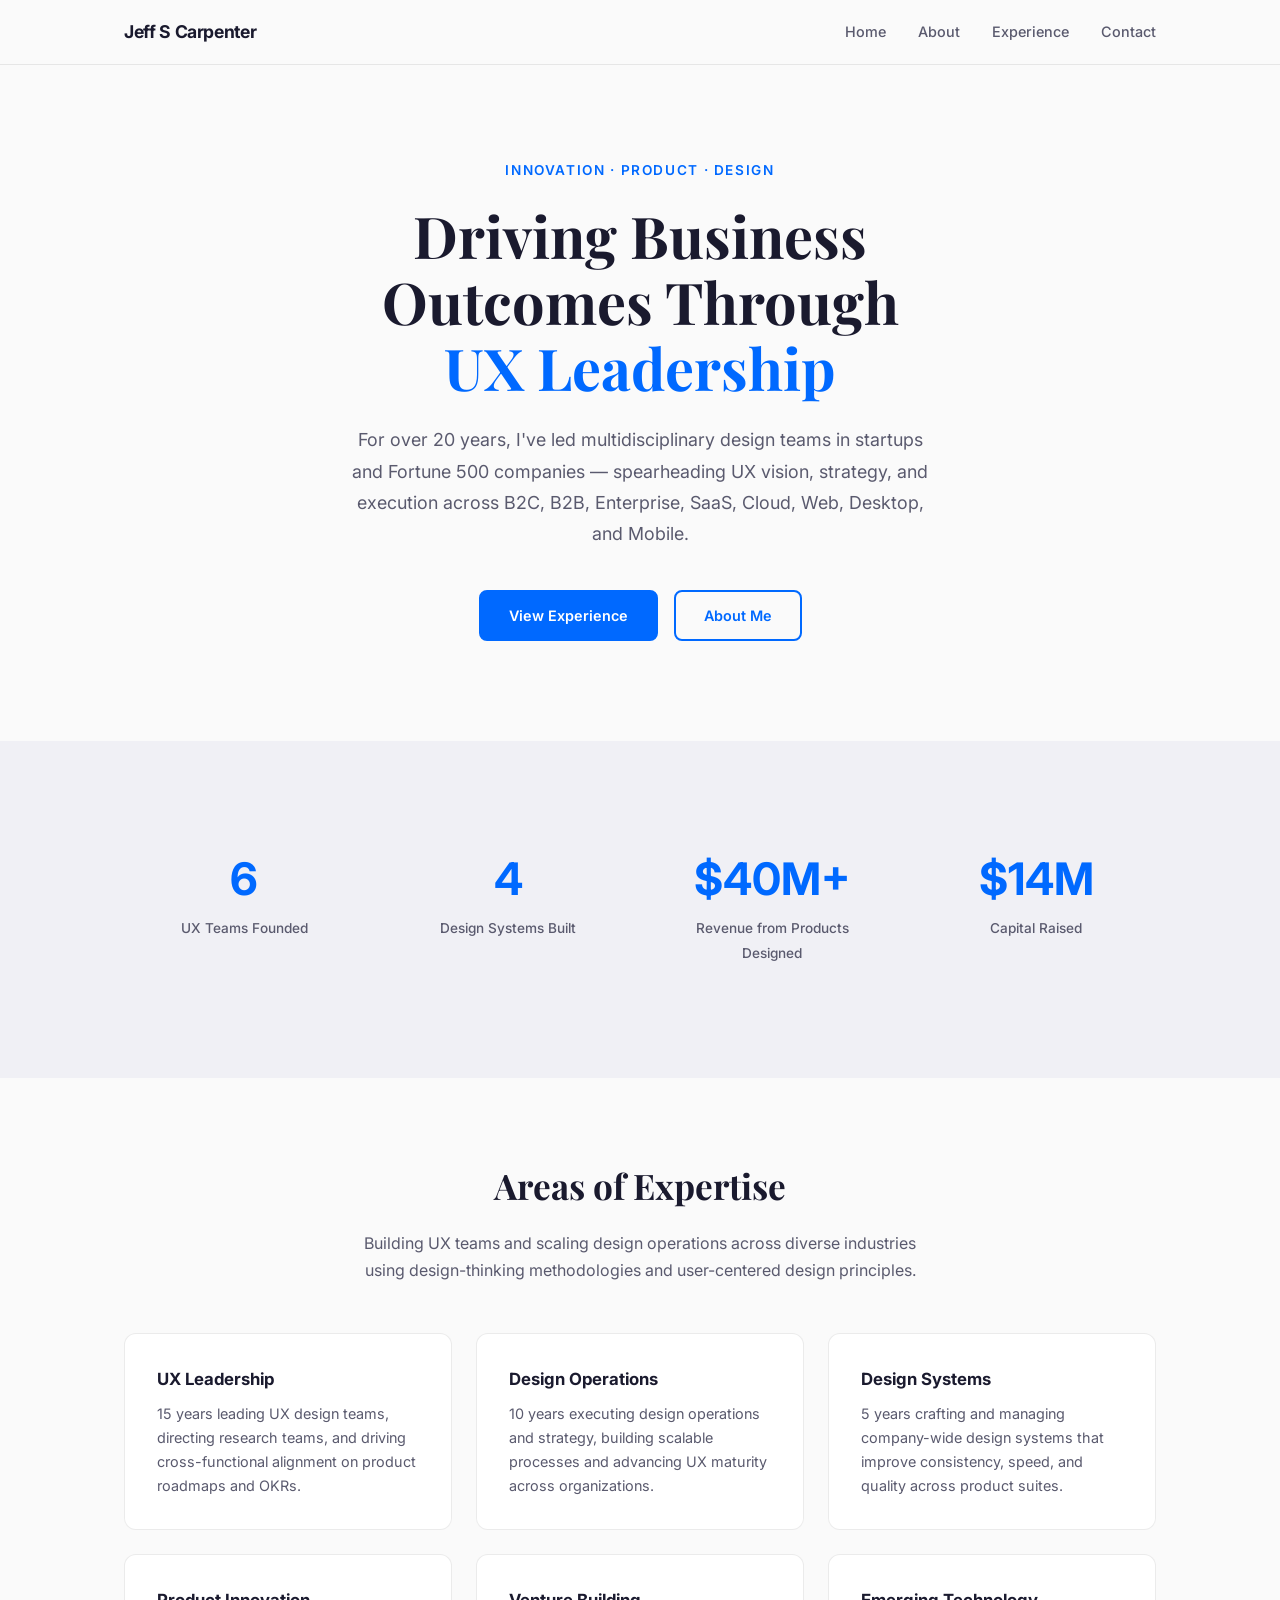
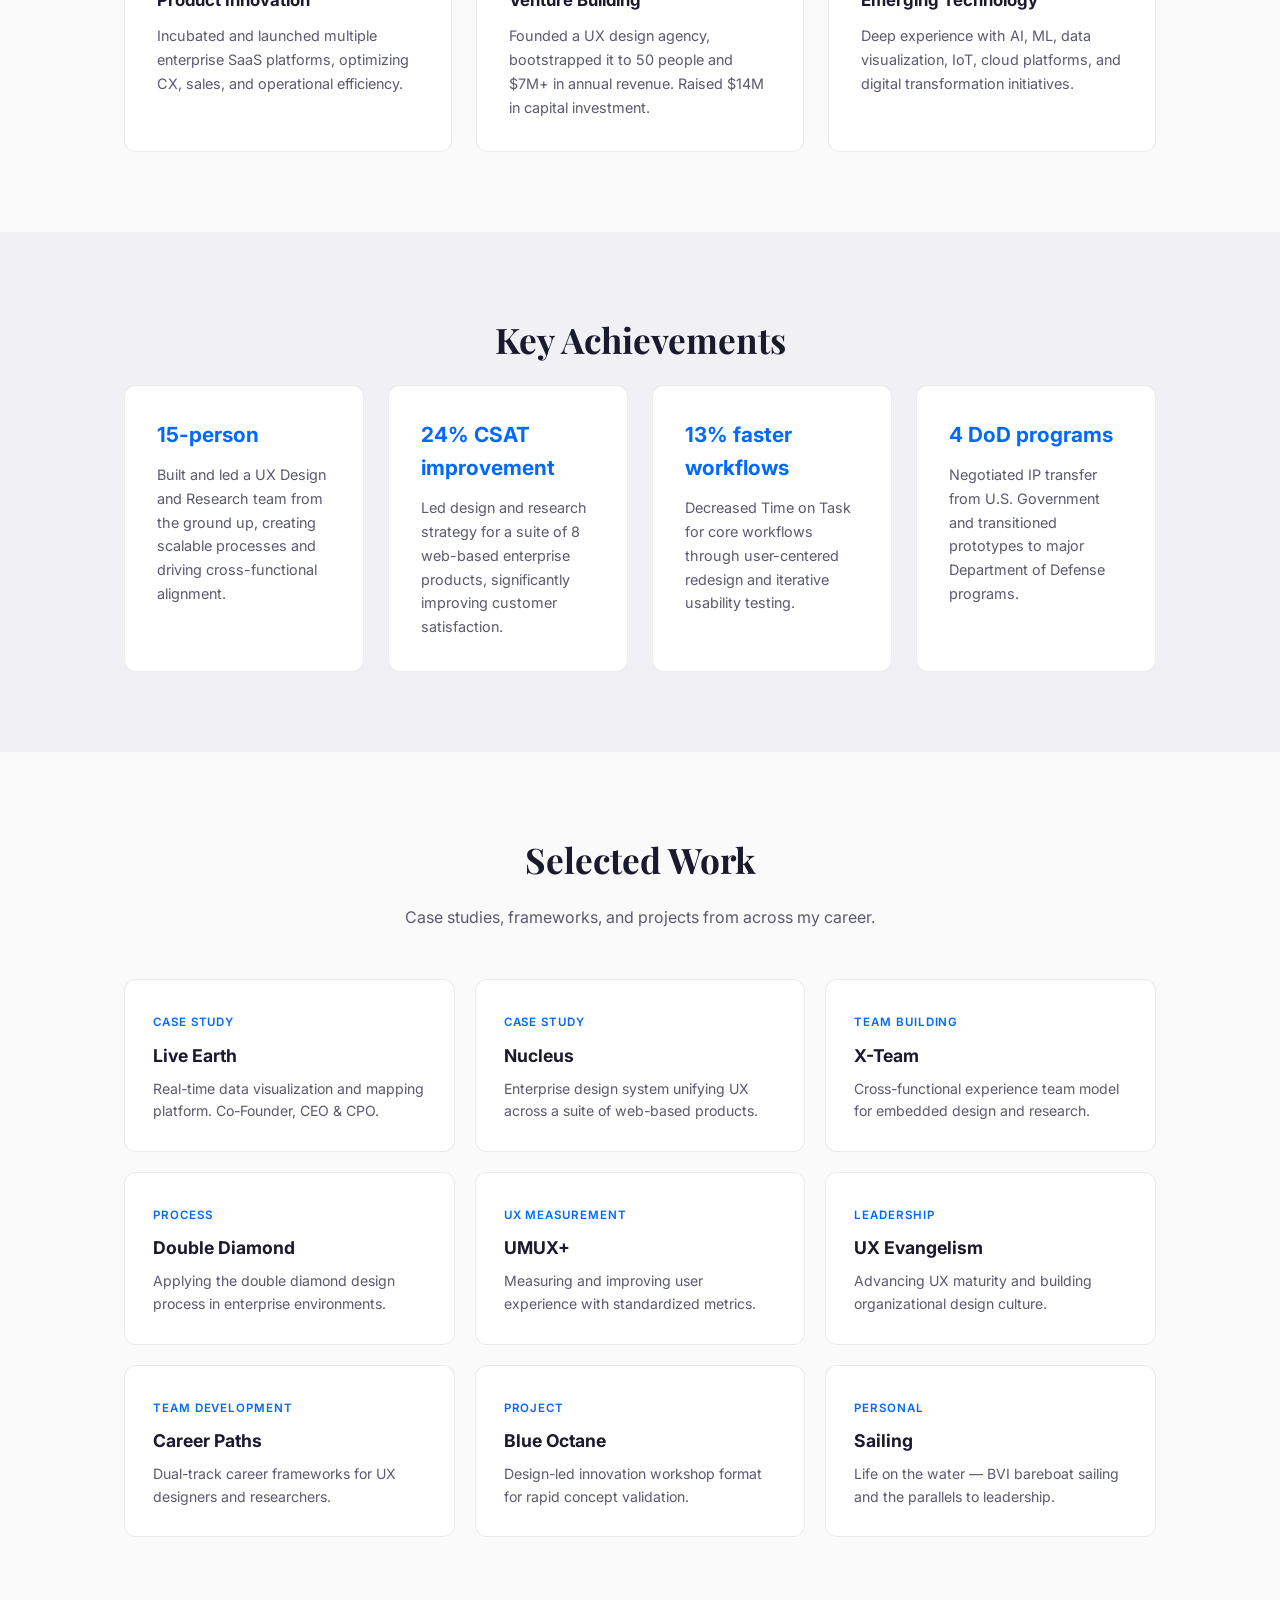
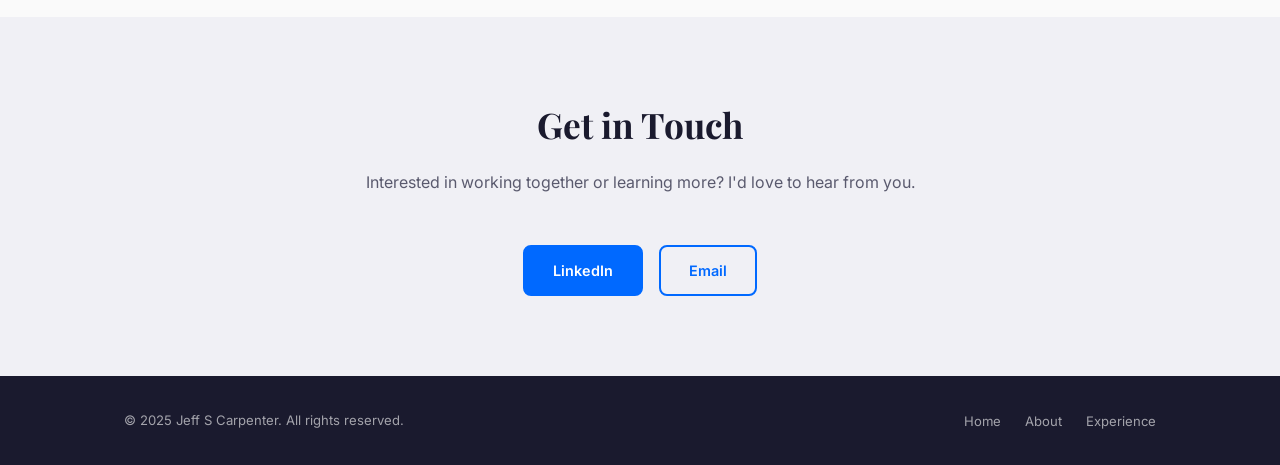
==== index.html @ 2473dd30 "Add personal portfolio site with all subpages Recreate jeffscarpenter.com as static GitHub Pages sit" ====
<!DOCTYPE html>
<html lang="en">
<head>
  <meta charset="UTF-8">
  <meta name="viewport" content="width=device-width, initial-scale=1.0">
  <title>Jeff S Carpenter — Innovation, Product & Design Leader</title>
  <meta name="description" content="Jeff S Carpenter is an Innovation, Product, and Design (UX) Leader with 20+ years driving business outcomes in Startups and Fortune 500 companies.">
  <link rel="icon" type="image/png" href="images/favicon.png">
  <link rel="preconnect" href="https://fonts.googleapis.com">
  <link rel="preconnect" href="https://fonts.gstatic.com" crossorigin>
  <link href="https://fonts.googleapis.com/css2?family=Inter:wght@400;500;600;700&family=Playfair+Display:wght@700&display=swap" rel="stylesheet">
  <link rel="stylesheet" href="css/style.css">
</head>
<body>

  <!-- Header -->
  <header class="site-header" id="header">
    <nav class="container nav">
      <a href="/" class="nav-logo">Jeff S Carpenter</a>
      <ul class="nav-links" id="navLinks">
        <li><a href="/">Home</a></li>
        <li><a href="/about.html">About</a></li>
        <li><a href="/experience.html">Experience</a></li>
        <li><a href="#contact">Contact</a></li>
      </ul>
      <button class="hamburger" id="hamburger" aria-label="Menu">
        <span></span><span></span><span></span>
      </button>
    </nav>
  </header>

  <!-- Hero -->
  <section class="hero">
    <div class="container">
      <p class="hero-label">Innovation &middot; Product &middot; Design</p>
      <h1>Driving Business Outcomes Through <span>UX&nbsp;Leadership</span></h1>
      <p class="hero-sub">For over 20 years, I've led multidisciplinary design teams in startups and Fortune 500 companies — spearheading UX vision, strategy, and execution across B2C, B2B, Enterprise, SaaS, Cloud, Web, Desktop, and Mobile.</p>
      <div class="hero-actions">
        <a href="/experience.html" class="btn">View Experience</a>
        <a href="/about.html" class="btn btn-outline">About Me</a>
      </div>
    </div>
  </section>

  <!-- Impact Numbers -->
  <section class="section section-alt">
    <div class="container">
      <div class="stats-grid">
        <div class="stat">
          <span class="stat-number">6</span>
          <span class="stat-label">UX Teams Founded</span>
        </div>
        <div class="stat">
          <span class="stat-number">4</span>
          <span class="stat-label">Design Systems Built</span>
        </div>
        <div class="stat">
          <span class="stat-number">$40M+</span>
          <span class="stat-label">Revenue from Products Designed</span>
        </div>
        <div class="stat">
          <span class="stat-number">$14M</span>
          <span class="stat-label">Capital Raised</span>
        </div>
      </div>
    </div>
  </section>

  <!-- Expertise -->
  <section class="section" id="expertise">
    <div class="container">
      <h2 class="section-title">Areas of Expertise</h2>
      <p class="section-subtitle">Building UX teams and scaling design operations across diverse industries using design-thinking methodologies and user-centered design principles.</p>
      <div class="expertise-grid">
        <div class="expertise-card">
          <h3>UX Leadership</h3>
          <p>15 years leading UX design teams, directing research teams, and driving cross-functional alignment on product roadmaps and OKRs.</p>
        </div>
        <div class="expertise-card">
          <h3>Design Operations</h3>
          <p>10 years executing design operations and strategy, building scalable processes and advancing UX maturity across organizations.</p>
        </div>
        <div class="expertise-card">
          <h3>Design Systems</h3>
          <p>5 years crafting and managing company-wide design systems that improve consistency, speed, and quality across product suites.</p>
        </div>
        <div class="expertise-card">
          <h3>Product Innovation</h3>
          <p>Incubated and launched multiple enterprise SaaS platforms, optimizing CX, sales, and operational efficiency.</p>
        </div>
        <div class="expertise-card">
          <h3>Venture Building</h3>
          <p>Founded a UX design agency, bootstrapped it to 50 people and $7M+ in annual revenue. Raised $14M in capital investment.</p>
        </div>
        <div class="expertise-card">
          <h3>Emerging Technology</h3>
          <p>Deep experience with AI, ML, data visualization, IoT, cloud platforms, and digital transformation initiatives.</p>
        </div>
      </div>
    </div>
  </section>

  <!-- Highlights -->
  <section class="section section-alt">
    <div class="container">
      <h2 class="section-title">Key Achievements</h2>
      <div class="highlights">
        <div class="highlight-card">
          <div class="highlight-metric">15-person</div>
          <p>Built and led a UX Design and Research team from the ground up, creating scalable processes and driving cross-functional alignment.</p>
        </div>
        <div class="highlight-card">
          <div class="highlight-metric">24% CSAT improvement</div>
          <p>Led design and research strategy for a suite of 8 web-based enterprise products, significantly improving customer satisfaction.</p>
        </div>
        <div class="highlight-card">
          <div class="highlight-metric">13% faster workflows</div>
          <p>Decreased Time on Task for core workflows through user-centered redesign and iterative usability testing.</p>
        </div>
        <div class="highlight-card">
          <div class="highlight-metric">4 DoD programs</div>
          <p>Negotiated IP transfer from U.S. Government and transitioned prototypes to major Department of Defense programs.</p>
        </div>
      </div>
    </div>
  </section>

  <!-- Work / Case Studies -->
  <section class="section" id="work">
    <div class="container">
      <h2 class="section-title">Selected Work</h2>
      <p class="section-subtitle">Case studies, frameworks, and projects from across my career.</p>
      <div class="work-grid">
        <a href="/liveearth.html" class="work-card">
          <span class="work-type">Case Study</span>
          <h3>Live Earth</h3>
          <p>Real-time data visualization and mapping platform. Co-Founder, CEO &amp; CPO.</p>
        </a>
        <a href="/nucleus.html" class="work-card">
          <span class="work-type">Case Study</span>
          <h3>Nucleus</h3>
          <p>Enterprise design system unifying UX across a suite of web-based products.</p>
        </a>
        <a href="/xteam.html" class="work-card">
          <span class="work-type">Team Building</span>
          <h3>X-Team</h3>
          <p>Cross-functional experience team model for embedded design and research.</p>
        </a>
        <a href="/doublediamond.html" class="work-card">
          <span class="work-type">Process</span>
          <h3>Double Diamond</h3>
          <p>Applying the double diamond design process in enterprise environments.</p>
        </a>
        <a href="/umux.html" class="work-card">
          <span class="work-type">UX Measurement</span>
          <h3>UMUX+</h3>
          <p>Measuring and improving user experience with standardized metrics.</p>
        </a>
        <a href="/evangalism.html" class="work-card">
          <span class="work-type">Leadership</span>
          <h3>UX Evangelism</h3>
          <p>Advancing UX maturity and building organizational design culture.</p>
        </a>
        <a href="/careerpaths.html" class="work-card">
          <span class="work-type">Team Development</span>
          <h3>Career Paths</h3>
          <p>Dual-track career frameworks for UX designers and researchers.</p>
        </a>
        <a href="/blueoctane2023w1.html" class="work-card">
          <span class="work-type">Project</span>
          <h3>Blue Octane</h3>
          <p>Design-led innovation workshop format for rapid concept validation.</p>
        </a>
        <a href="/sailing.html" class="work-card">
          <span class="work-type">Personal</span>
          <h3>Sailing</h3>
          <p>Life on the water — BVI bareboat sailing and the parallels to leadership.</p>
        </a>
      </div>
    </div>
  </section>

  <!-- Contact -->
  <section class="section section-alt" id="contact">
    <div class="container contact-section">
      <h2 class="section-title">Get in Touch</h2>
      <p class="section-subtitle">Interested in working together or learning more? I'd love to hear from you.</p>
      <div class="contact-links">
        <a href="https://www.linkedin.com/in/jeffscarpenter/" class="btn" target="_blank" rel="noopener">LinkedIn</a>
        <a href="mailto:jeff@jeffscarpenter.com" class="btn btn-outline">Email</a>
      </div>
    </div>
  </section>

  <!-- Footer -->
  <footer class="site-footer">
    <div class="container footer-inner">
      <p>&copy; 2025 Jeff S Carpenter. All rights reserved.</p>
      <ul class="footer-nav">
        <li><a href="/">Home</a></li>
        <li><a href="/about.html">About</a></li>
        <li><a href="/experience.html">Experience</a></li>
      </ul>
    </div>
  </footer>

  <script>
    const hamburger = document.getElementById('hamburger');
    const navLinks = document.getElementById('navLinks');
    hamburger.addEventListener('click', () => {
      hamburger.classList.toggle('active');
      navLinks.classList.toggle('open');
    });
    navLinks.querySelectorAll('a').forEach(link => {
      link.addEventListener('click', () => {
        hamburger.classList.remove('active');
        navLinks.classList.remove('open');
      });
    });
    window.addEventListener('scroll', () => {
      document.getElementById('header').classList.toggle('scrolled', window.scrollY > 10);
    });
  </script>
</body>
</html>
---- css/style.css ----
/* === Reset & Base === */
*, *::before, *::after { box-sizing: border-box; margin: 0; padding: 0; }

:root {
  --color-bg: #fafafa;
  --color-dark: #1a1a2e;
  --color-accent: #0069ff;
  --color-accent-hover: #0054cc;
  --color-white: #ffffff;
  --color-muted: #5a5a6e;
  --color-light: #f0f0f5;
  --color-border: rgba(0, 0, 0, 0.08);
  --font-primary: 'Inter', -apple-system, BlinkMacSystemFont, 'Segoe UI', sans-serif;
  --font-display: 'Playfair Display', Georgia, serif;
  --radius: 12px;
  --shadow-sm: 0 1px 3px rgba(0,0,0,0.06);
  --shadow-md: 0 4px 20px rgba(0,0,0,0.08);
  --shadow-lg: 0 8px 40px rgba(0,0,0,0.12);
}

html { scroll-behavior: smooth; }

body {
  font-family: var(--font-primary);
  background: var(--color-bg);
  color: var(--color-dark);
  line-height: 1.6;
  -webkit-font-smoothing: antialiased;
}

a { color: inherit; text-decoration: none; }
img { max-width: 100%; height: auto; display: block; }
ul { list-style: none; }

.container {
  max-width: 1080px;
  margin: 0 auto;
  padding: 0 24px;
}

/* === Header / Nav === */
.site-header {
  position: fixed;
  top: 0;
  left: 0;
  right: 0;
  z-index: 100;
  background: rgba(250, 250, 250, 0.92);
  backdrop-filter: blur(16px);
  -webkit-backdrop-filter: blur(16px);
  border-bottom: 1px solid var(--color-border);
  transition: box-shadow 0.3s;
}

.site-header.scrolled {
  box-shadow: var(--shadow-sm);
}

.nav {
  display: flex;
  align-items: center;
  justify-content: space-between;
  height: 64px;
}

.nav-logo {
  font-weight: 700;
  font-size: 1.1rem;
  color: var(--color-dark);
  letter-spacing: -0.02em;
}

.nav-links {
  display: flex;
  align-items: center;
  gap: 32px;
}

.nav-links a {
  font-size: 0.9rem;
  font-weight: 500;
  color: var(--color-muted);
  transition: color 0.2s;
}

.nav-links a:hover,
.nav-links a.active {
  color: var(--color-dark);
}

.hamburger {
  display: none;
  background: none;
  border: none;
  cursor: pointer;
  padding: 8px;
}

.hamburger span {
  display: block;
  width: 22px;
  height: 2px;
  background: var(--color-dark);
  margin: 5px 0;
  transition: all 0.3s;
}

.hamburger.active span:nth-child(1) { transform: rotate(45deg) translate(5px, 5px); }
.hamburger.active span:nth-child(2) { opacity: 0; }
.hamburger.active span:nth-child(3) { transform: rotate(-45deg) translate(5px, -5px); }

/* === Buttons === */
.btn {
  display: inline-block;
  padding: 12px 28px;
  background: var(--color-accent);
  color: var(--color-white);
  border: 2px solid var(--color-accent);
  border-radius: 8px;
  font-family: var(--font-primary);
  font-size: 0.9rem;
  font-weight: 600;
  cursor: pointer;
  transition: background 0.2s, transform 0.2s, color 0.2s;
  text-align: center;
}

.btn:hover {
  background: var(--color-accent-hover);
  border-color: var(--color-accent-hover);
  transform: translateY(-1px);
}

.btn-outline {
  background: transparent;
  color: var(--color-accent);
}

.btn-outline:hover {
  background: var(--color-accent);
  color: var(--color-white);
}

/* === Hero === */
.hero {
  padding: 160px 0 100px;
  text-align: center;
}

.hero-label {
  font-size: 0.85rem;
  font-weight: 600;
  text-transform: uppercase;
  letter-spacing: 0.12em;
  color: var(--color-accent);
  margin-bottom: 20px;
}

.hero h1 {
  font-family: var(--font-display);
  font-size: clamp(2.2rem, 5vw, 3.6rem);
  font-weight: 700;
  line-height: 1.15;
  margin-bottom: 24px;
  color: var(--color-dark);
  max-width: 720px;
  margin-left: auto;
  margin-right: auto;
}

.hero h1 span {
  color: var(--color-accent);
}

.hero-sub {
  font-size: clamp(1rem, 1.8vw, 1.12rem);
  color: var(--color-muted);
  max-width: 600px;
  margin: 0 auto 40px;
  line-height: 1.75;
}

.hero-actions {
  display: flex;
  gap: 16px;
  justify-content: center;
  flex-wrap: wrap;
}

/* === Page Hero (subpages) === */
.page-hero {
  padding: 140px 0 48px;
  text-align: center;
}

.page-hero h1 {
  font-family: var(--font-display);
  font-size: clamp(2rem, 4vw, 3rem);
  font-weight: 700;
  color: var(--color-dark);
}

/* === Section Shared === */
.section {
  padding: 80px 0;
}

.section-alt {
  background: var(--color-light);
}

.section-title {
  font-family: var(--font-display);
  font-size: clamp(1.6rem, 3vw, 2.2rem);
  font-weight: 700;
  text-align: center;
  margin-bottom: 16px;
  color: var(--color-dark);
}

.section-subtitle {
  text-align: center;
  color: var(--color-muted);
  font-size: 1rem;
  max-width: 580px;
  margin: 0 auto 48px;
  line-height: 1.7;
}

/* === Stats Grid === */
.stats-grid {
  display: grid;
  grid-template-columns: repeat(4, 1fr);
  gap: 24px;
  text-align: center;
}

.stat {
  padding: 32px 16px;
}

.stat-number {
  display: block;
  font-size: clamp(2rem, 4vw, 2.8rem);
  font-weight: 700;
  color: var(--color-accent);
  line-height: 1.2;
  margin-bottom: 8px;
}

.stat-label {
  font-size: 0.85rem;
  color: var(--color-muted);
  font-weight: 500;
}

/* === Expertise Grid === */
.expertise-grid {
  display: grid;
  grid-template-columns: repeat(auto-fit, minmax(300px, 1fr));
  gap: 24px;
}

.expertise-card {
  background: var(--color-white);
  border: 1px solid var(--color-border);
  border-radius: var(--radius);
  padding: 32px;
  transition: transform 0.3s, box-shadow 0.3s;
}

.expertise-card:hover {
  transform: translateY(-3px);
  box-shadow: var(--shadow-md);
}

.expertise-card h3 {
  font-size: 1.05rem;
  font-weight: 700;
  margin-bottom: 10px;
  color: var(--color-dark);
}

.expertise-card p {
  font-size: 0.9rem;
  color: var(--color-muted);
  line-height: 1.65;
}

/* === Highlights === */
.highlights {
  display: grid;
  grid-template-columns: repeat(auto-fit, minmax(240px, 1fr));
  gap: 24px;
}

.highlight-card {
  background: var(--color-white);
  border-radius: var(--radius);
  padding: 32px;
  border: 1px solid var(--color-border);
}

.highlight-metric {
  font-size: 1.3rem;
  font-weight: 700;
  color: var(--color-accent);
  margin-bottom: 12px;
}

.highlight-card p {
  font-size: 0.9rem;
  color: var(--color-muted);
  line-height: 1.65;
}

/* === Contact Section === */
.contact-section {
  text-align: center;
}

.contact-links {
  display: flex;
  gap: 16px;
  justify-content: center;
  flex-wrap: wrap;
}

/* === About Page === */
.about-content {
  max-width: 720px;
  margin: 0 auto;
}

.about-intro {
  margin-bottom: 48px;
}

.about-intro .lead {
  font-size: 1.15rem;
  color: var(--color-dark);
  line-height: 1.75;
  margin-bottom: 16px;
  font-weight: 500;
}

.about-intro p {
  font-size: 1rem;
  color: var(--color-muted);
  line-height: 1.75;
  margin-bottom: 12px;
}

.about-block {
  margin-bottom: 40px;
}

.about-block h2 {
  font-family: var(--font-display);
  font-size: 1.4rem;
  font-weight: 700;
  margin-bottom: 16px;
  color: var(--color-dark);
}

.about-block p {
  font-size: 0.95rem;
  color: var(--color-muted);
  line-height: 1.75;
}

.experience-list {
  list-style: none;
  padding: 0;
}

.experience-list li {
  padding: 12px 0;
  border-bottom: 1px solid var(--color-border);
  font-size: 0.95rem;
  color: var(--color-muted);
}

.experience-list li:last-child {
  border-bottom: none;
}

.experience-list strong {
  color: var(--color-accent);
  font-weight: 700;
}

/* === Tags === */
.tags {
  display: flex;
  flex-wrap: wrap;
  gap: 10px;
}

.tag {
  display: inline-block;
  padding: 8px 16px;
  background: var(--color-light);
  border-radius: 100px;
  font-size: 0.82rem;
  font-weight: 500;
  color: var(--color-muted);
  border: 1px solid var(--color-border);
}

/* === Timeline === */
.timeline {
  position: relative;
  max-width: 720px;
  margin: 0 auto;
  padding-left: 40px;
}

.timeline::before {
  content: '';
  position: absolute;
  left: 8px;
  top: 8px;
  bottom: 8px;
  width: 2px;
  background: var(--color-border);
}

.timeline-item {
  position: relative;
  margin-bottom: 48px;
}

.timeline-item:last-child {
  margin-bottom: 0;
}

.timeline-marker {
  position: absolute;
  left: -40px;
  top: 6px;
  width: 18px;
  height: 18px;
  border-radius: 50%;
  background: var(--color-accent);
  border: 3px solid var(--color-bg);
  box-shadow: 0 0 0 2px var(--color-accent);
}

.timeline-content h3 {
  font-size: 1.15rem;
  font-weight: 700;
  margin-bottom: 4px;
  color: var(--color-dark);
}

.timeline-meta {
  font-size: 0.85rem;
  color: var(--color-accent);
  font-weight: 500;
  margin-bottom: 14px;
}

.timeline-content ul {
  list-style: disc;
  padding-left: 20px;
}

.timeline-content li {
  font-size: 0.9rem;
  color: var(--color-muted);
  line-height: 1.65;
  margin-bottom: 6px;
}

/* === Work Grid === */
.work-grid {
  display: grid;
  grid-template-columns: repeat(auto-fit, minmax(280px, 1fr));
  gap: 20px;
}

.work-card {
  display: block;
  background: var(--color-white);
  border: 1px solid var(--color-border);
  border-radius: var(--radius);
  padding: 28px;
  transition: transform 0.3s, box-shadow 0.3s, border-color 0.3s;
}

.work-card:hover {
  transform: translateY(-3px);
  box-shadow: var(--shadow-md);
  border-color: var(--color-accent);
}

.work-type {
  display: inline-block;
  font-size: 0.72rem;
  font-weight: 600;
  text-transform: uppercase;
  letter-spacing: 0.08em;
  color: var(--color-accent);
  margin-bottom: 10px;
}

.work-card h3 {
  font-size: 1.1rem;
  font-weight: 700;
  margin-bottom: 8px;
  color: var(--color-dark);
}

.work-card p {
  font-size: 0.88rem;
  color: var(--color-muted);
  line-height: 1.6;
}

/* === Case Study Pages === */
.case-study {
  max-width: 760px;
  margin: 0 auto;
}

.case-meta {
  display: grid;
  grid-template-columns: repeat(auto-fit, minmax(180px, 1fr));
  gap: 24px;
  padding: 28px 0;
  border-bottom: 1px solid var(--color-border);
  margin-bottom: 48px;
}

.case-meta-item h4 {
  font-size: 0.75rem;
  font-weight: 600;
  text-transform: uppercase;
  letter-spacing: 0.08em;
  color: var(--color-accent);
  margin-bottom: 6px;
}

.case-meta-item p {
  font-size: 0.9rem;
  color: var(--color-dark);
  font-weight: 500;
}

.case-body h2 {
  font-family: var(--font-display);
  font-size: 1.4rem;
  font-weight: 700;
  margin: 40px 0 16px;
  color: var(--color-dark);
}

.case-body h2:first-child {
  margin-top: 0;
}

.case-body p {
  font-size: 0.95rem;
  color: var(--color-muted);
  line-height: 1.75;
  margin-bottom: 12px;
}

.case-body ul {
  list-style: none;
  padding: 0;
  margin-bottom: 16px;
}

.case-body li {
  font-size: 0.93rem;
  color: var(--color-muted);
  line-height: 1.7;
  padding: 8px 0;
  padding-left: 20px;
  position: relative;
}

.case-body li::before {
  content: '';
  position: absolute;
  left: 0;
  top: 16px;
  width: 6px;
  height: 6px;
  border-radius: 50%;
  background: var(--color-accent);
}

.case-body strong {
  color: var(--color-dark);
  font-weight: 600;
}

/* === Case Impact === */
.case-impact {
  display: grid;
  grid-template-columns: repeat(auto-fit, minmax(160px, 1fr));
  gap: 24px;
  margin: 24px 0;
}

.impact-item {
  text-align: center;
  padding: 24px 16px;
  background: var(--color-light);
  border-radius: var(--radius);
}

.impact-number {
  display: block;
  font-size: 1.6rem;
  font-weight: 700;
  color: var(--color-accent);
  margin-bottom: 6px;
}

.impact-label {
  font-size: 0.8rem;
  color: var(--color-muted);
}

/* === Why Grid (reused on case studies) === */
.why-grid {
  display: grid;
  grid-template-columns: repeat(auto-fit, minmax(220px, 1fr));
  gap: 20px;
}

.why-card {
  padding: 24px;
  border-radius: var(--radius);
  background: var(--color-light);
  border: 1px solid var(--color-border);
}

.why-card h3 {
  font-size: 1rem;
  font-weight: 700;
  margin-bottom: 8px;
  color: var(--color-accent);
}

.why-card p {
  font-size: 0.88rem;
  color: var(--color-muted);
  line-height: 1.65;
}

/* === Diamond Phases === */
.diamond-grid {
  display: grid;
  grid-template-columns: repeat(auto-fit, minmax(240px, 1fr));
  gap: 24px;
  margin-top: 24px;
}

.diamond-phase {
  padding: 28px;
  background: var(--color-white);
  border: 1px solid var(--color-border);
  border-radius: var(--radius);
}

.phase-number {
  font-size: 2rem;
  font-weight: 700;
  color: var(--color-accent);
  opacity: 0.3;
  margin-bottom: 8px;
  line-height: 1;
}

.diamond-phase h3 {
  font-size: 1.05rem;
  font-weight: 700;
  margin-bottom: 8px;
  color: var(--color-dark);
}

.diamond-phase p {
  font-size: 0.88rem;
  color: var(--color-muted);
  line-height: 1.65;
}

/* === Career Tracks === */
.career-tracks {
  display: grid;
  grid-template-columns: repeat(auto-fit, minmax(280px, 1fr));
  gap: 24px;
  margin: 24px 0;
}

.career-track {
  padding: 28px;
  background: var(--color-light);
  border-radius: var(--radius);
  border: 1px solid var(--color-border);
}

.career-track h3 {
  font-size: 1.05rem;
  font-weight: 700;
  color: var(--color-accent);
  margin-bottom: 8px;
}

.career-track > p {
  font-size: 0.88rem;
  color: var(--color-muted);
  margin-bottom: 16px;
}

.career-track ul {
  list-style: none;
  padding: 0;
  counter-reset: level;
}

.career-track li {
  font-size: 0.88rem;
  color: var(--color-muted);
  padding: 8px 0;
  padding-left: 24px;
  position: relative;
  border-bottom: 1px solid var(--color-border);
}

.career-track li:last-child {
  border-bottom: none;
}

.career-track li::before {
  counter-increment: level;
  content: counter(level);
  position: absolute;
  left: 0;
  font-size: 0.75rem;
  font-weight: 700;
  color: var(--color-accent);
  opacity: 0.5;
}

/* === Footer === */
.site-footer {
  background: var(--color-dark);
  color: rgba(255, 255, 255, 0.6);
  padding: 32px 0;
}

.footer-inner {
  display: flex;
  justify-content: space-between;
  align-items: center;
  flex-wrap: wrap;
  gap: 16px;
}

.footer-inner p {
  font-size: 0.82rem;
}

.footer-nav {
  display: flex;
  gap: 24px;
}

.footer-nav a {
  font-size: 0.82rem;
  color: rgba(255, 255, 255, 0.6);
  transition: color 0.2s;
}

.footer-nav a:hover {
  color: var(--color-white);
}

/* === Mobile === */
@media (max-width: 768px) {
  .nav-links {
    position: fixed;
    top: 64px;
    left: 0;
    right: 0;
    background: var(--color-bg);
    flex-direction: column;
    padding: 24px;
    gap: 20px;
    transform: translateY(-120%);
    transition: transform 0.3s;
    box-shadow: var(--shadow-md);
    z-index: 99;
  }

  .nav-links.open {
    transform: translateY(0);
  }

  .hamburger {
    display: block;
  }

  .hero {
    padding: 120px 0 64px;
  }

  .page-hero {
    padding: 110px 0 32px;
  }

  .section {
    padding: 56px 0;
  }

  .stats-grid {
    grid-template-columns: repeat(2, 1fr);
    gap: 16px;
  }

  .stat {
    padding: 24px 12px;
  }

  .expertise-grid {
    grid-template-columns: 1fr;
  }

  .highlights {
    grid-template-columns: 1fr;
  }

  .work-grid {
    grid-template-columns: 1fr;
  }

  .case-meta {
    grid-template-columns: 1fr;
  }

  .diamond-grid {
    grid-template-columns: 1fr;
  }

  .career-tracks {
    grid-template-columns: 1fr;
  }

  .footer-inner {
    flex-direction: column;
    text-align: center;
  }

  .timeline {
    padding-left: 32px;
  }

  .timeline-marker {
    left: -32px;
    width: 14px;
    height: 14px;
  }

  .timeline::before {
    left: 6px;
  }
}

@media (max-width: 480px) {
  .stats-grid {
    grid-template-columns: 1fr;
  }

  .hero h1 {
    font-size: 1.8rem;
  }

  .hero-actions {
    flex-direction: column;
    align-items: center;
  }

  .btn {
    width: 100%;
    max-width: 280px;
  }
}
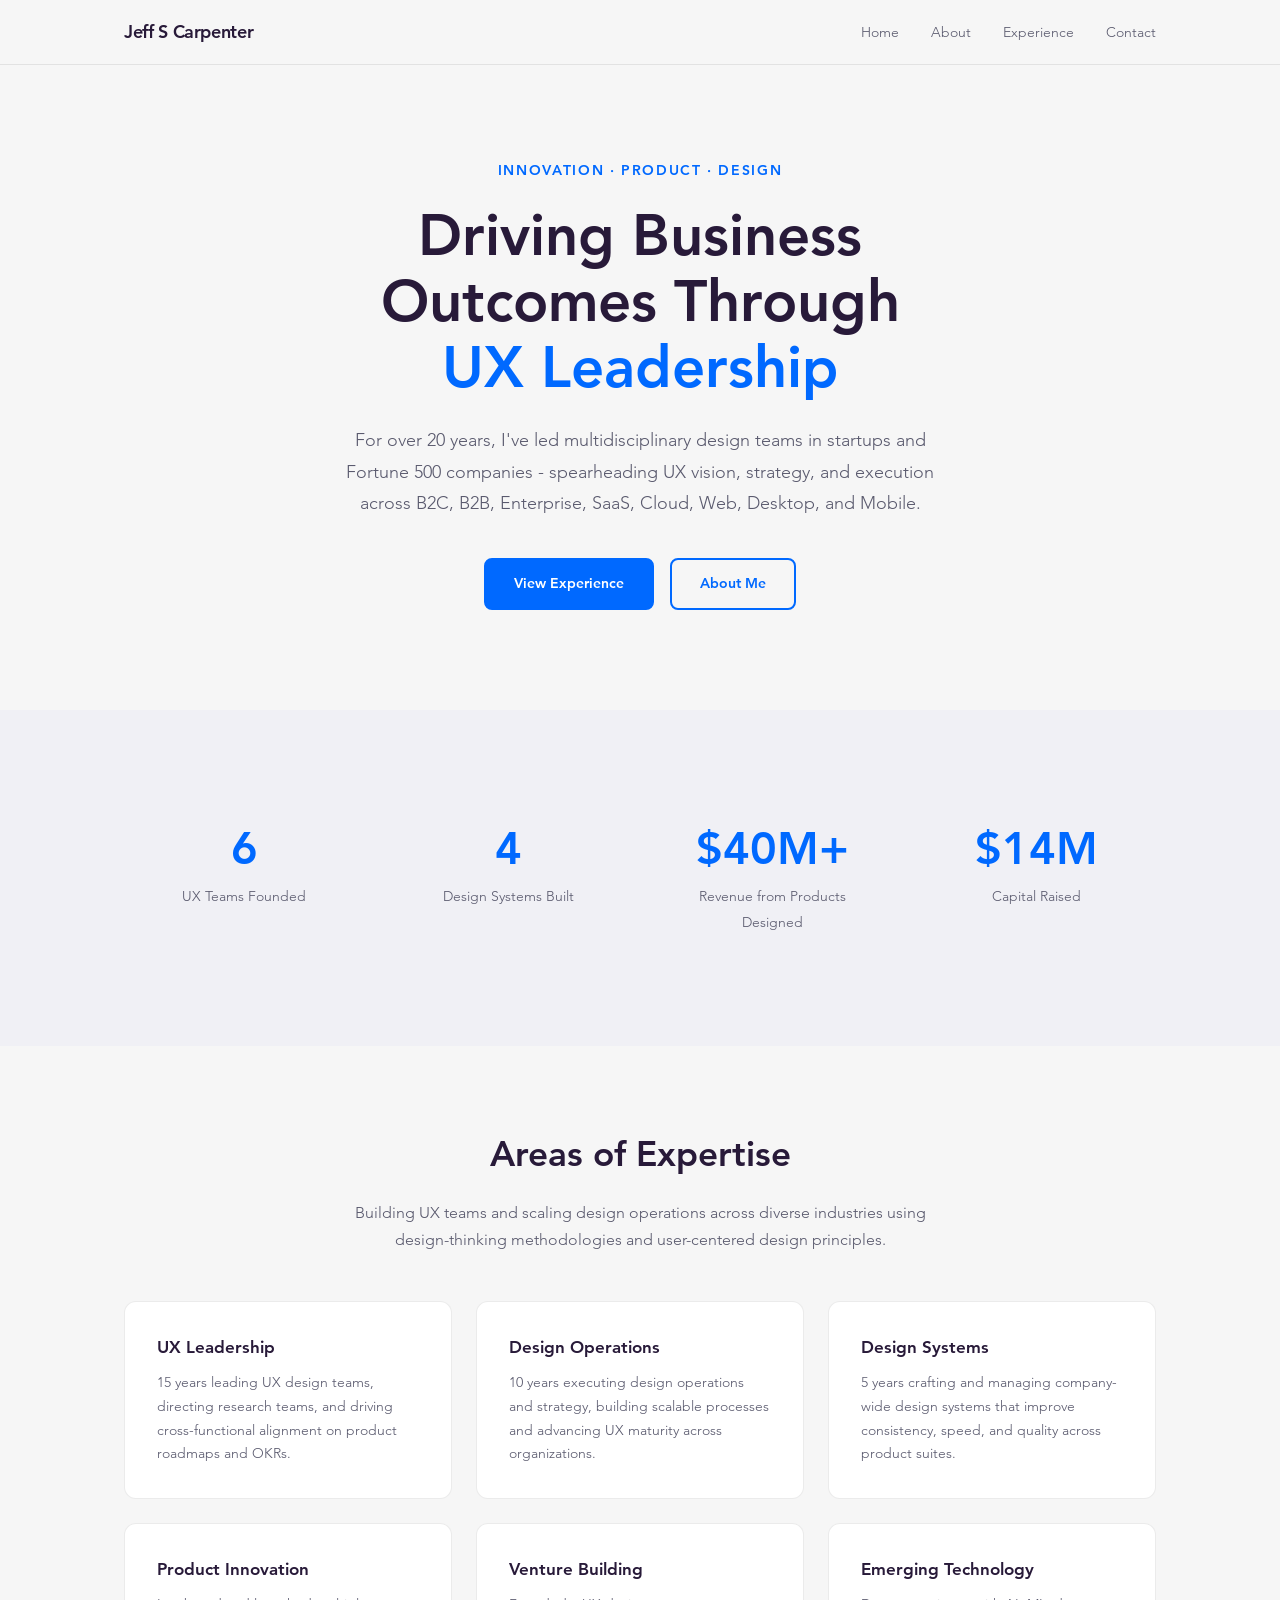
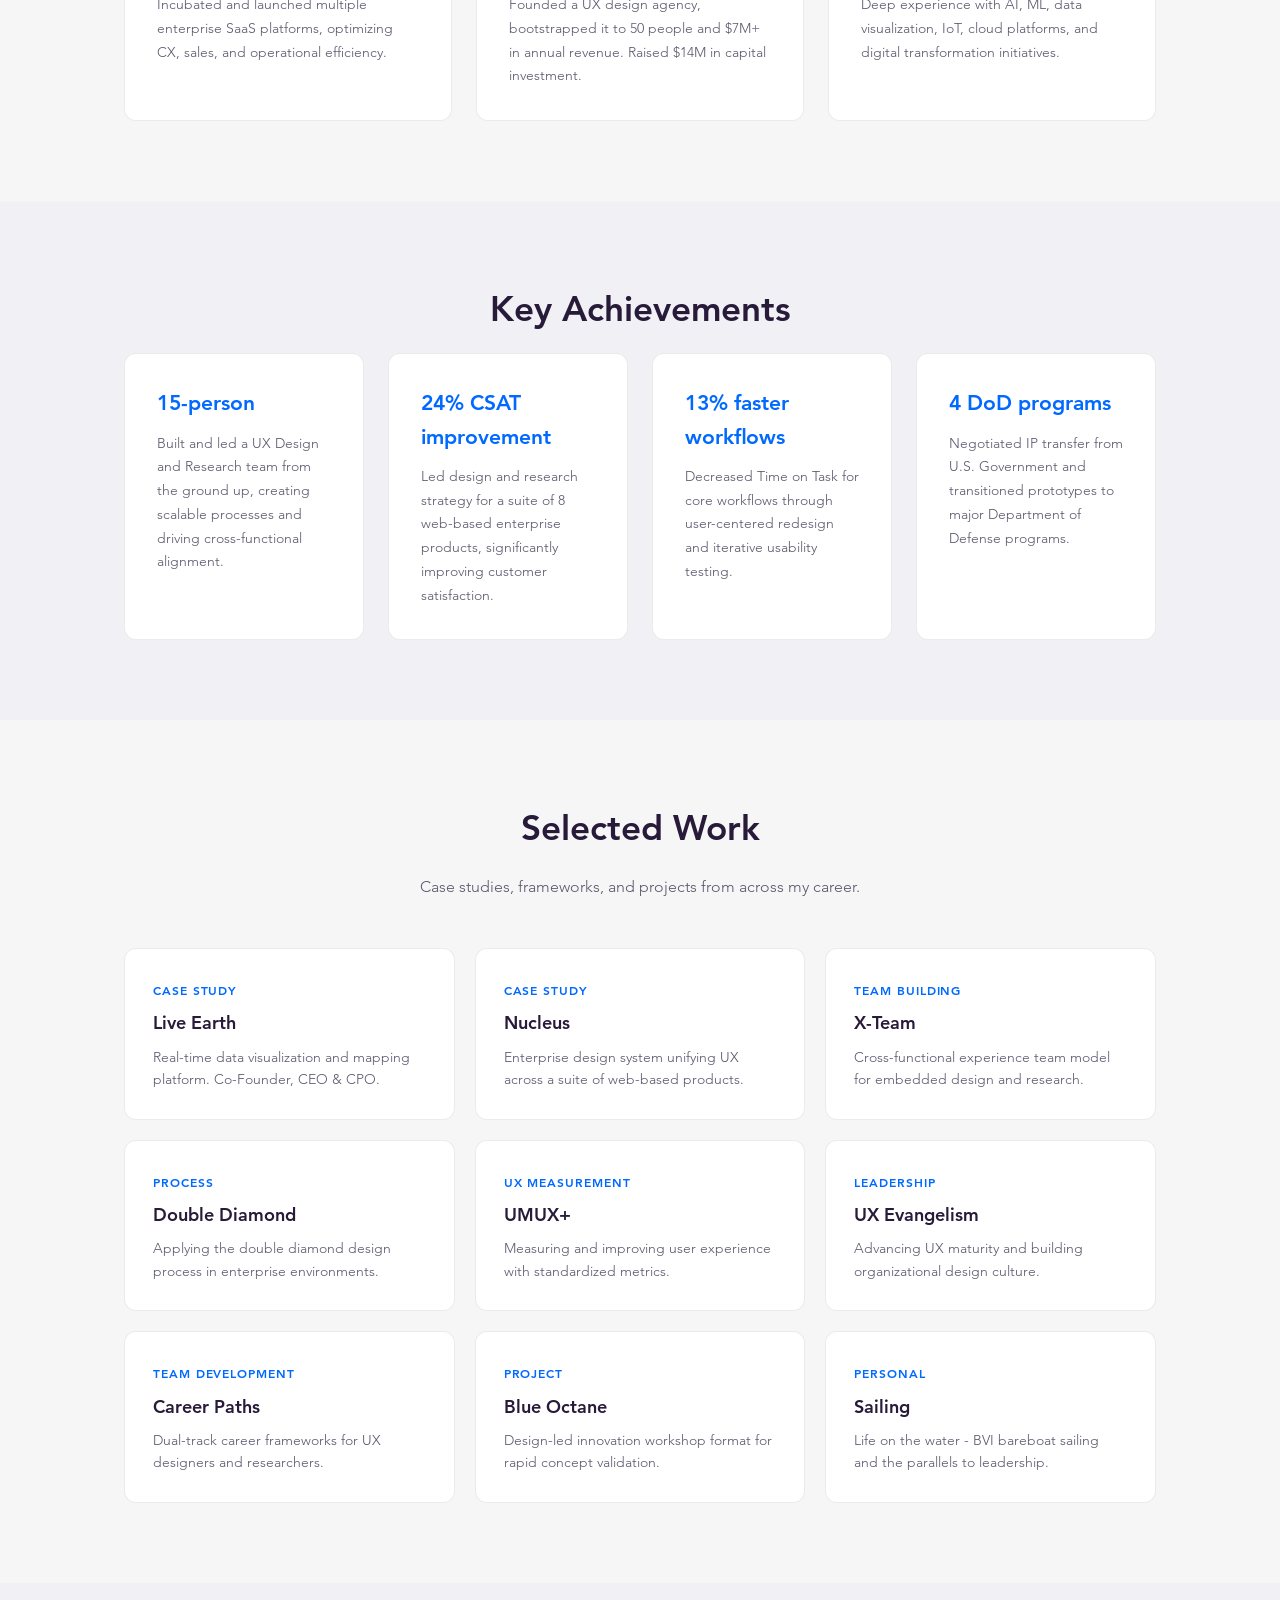
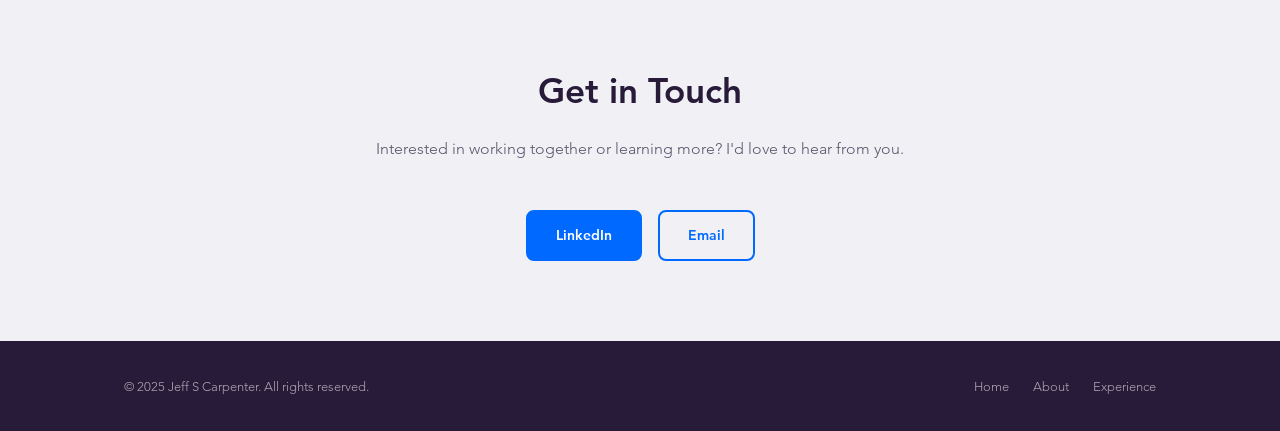
==== commit fd3b70e9: "Fix links, fonts, images, and emdashes - Fix all internal links to use relative paths (fixes 404s on" ====
--- a/index.html
+++ b/index.html
@@ -3,12 +3,9 @@
 <head>
   <meta charset="UTF-8">
   <meta name="viewport" content="width=device-width, initial-scale=1.0">
-  <title>Jeff S Carpenter — Innovation, Product & Design Leader</title>
+  <title>Jeff S Carpenter - Innovation, Product & Design Leader</title>
   <meta name="description" content="Jeff S Carpenter is an Innovation, Product, and Design (UX) Leader with 20+ years driving business outcomes in Startups and Fortune 500 companies.">
   <link rel="icon" type="image/png" href="images/favicon.png">
-  <link rel="preconnect" href="https://fonts.googleapis.com">
-  <link rel="preconnect" href="https://fonts.gstatic.com" crossorigin>
-  <link href="https://fonts.googleapis.com/css2?family=Inter:wght@400;500;600;700&family=Playfair+Display:wght@700&display=swap" rel="stylesheet">
   <link rel="stylesheet" href="css/style.css">
 </head>
 <body>
@@ -16,12 +13,12 @@
   <!-- Header -->
   <header class="site-header" id="header">
     <nav class="container nav">
-      <a href="/" class="nav-logo">Jeff S Carpenter</a>
+      <a href="index.html" class="nav-logo">Jeff S Carpenter</a>
       <ul class="nav-links" id="navLinks">
-        <li><a href="/">Home</a></li>
-        <li><a href="/about.html">About</a></li>
-        <li><a href="/experience.html">Experience</a></li>
-        <li><a href="#contact">Contact</a></li>
+        <li><a href="index.html">Home</a></li>
+        <li><a href="about.html">About</a></li>
+        <li><a href="experience.html">Experience</a></li>
+        <li><a href="index.html#contact">Contact</a></li>
       </ul>
       <button class="hamburger" id="hamburger" aria-label="Menu">
         <span></span><span></span><span></span>
@@ -34,10 +31,10 @@
     <div class="container">
       <p class="hero-label">Innovation &middot; Product &middot; Design</p>
       <h1>Driving Business Outcomes Through <span>UX&nbsp;Leadership</span></h1>
-      <p class="hero-sub">For over 20 years, I've led multidisciplinary design teams in startups and Fortune 500 companies — spearheading UX vision, strategy, and execution across B2C, B2B, Enterprise, SaaS, Cloud, Web, Desktop, and Mobile.</p>
+      <p class="hero-sub">For over 20 years, I've led multidisciplinary design teams in startups and Fortune 500 companies - spearheading UX vision, strategy, and execution across B2C, B2B, Enterprise, SaaS, Cloud, Web, Desktop, and Mobile.</p>
       <div class="hero-actions">
-        <a href="/experience.html" class="btn">View Experience</a>
-        <a href="/about.html" class="btn btn-outline">About Me</a>
+        <a href="experience.html" class="btn">View Experience</a>
+        <a href="about.html" class="btn btn-outline">About Me</a>
       </div>
     </div>
   </section>
@@ -131,50 +128,50 @@
       <h2 class="section-title">Selected Work</h2>
       <p class="section-subtitle">Case studies, frameworks, and projects from across my career.</p>
       <div class="work-grid">
-        <a href="/liveearth.html" class="work-card">
+        <a href="liveearth.html" class="work-card">
           <span class="work-type">Case Study</span>
           <h3>Live Earth</h3>
           <p>Real-time data visualization and mapping platform. Co-Founder, CEO &amp; CPO.</p>
         </a>
-        <a href="/nucleus.html" class="work-card">
+        <a href="nucleus.html" class="work-card">
           <span class="work-type">Case Study</span>
           <h3>Nucleus</h3>
           <p>Enterprise design system unifying UX across a suite of web-based products.</p>
         </a>
-        <a href="/xteam.html" class="work-card">
+        <a href="xteam.html" class="work-card">
           <span class="work-type">Team Building</span>
           <h3>X-Team</h3>
           <p>Cross-functional experience team model for embedded design and research.</p>
         </a>
-        <a href="/doublediamond.html" class="work-card">
+        <a href="doublediamond.html" class="work-card">
           <span class="work-type">Process</span>
           <h3>Double Diamond</h3>
           <p>Applying the double diamond design process in enterprise environments.</p>
         </a>
-        <a href="/umux.html" class="work-card">
+        <a href="umux.html" class="work-card">
           <span class="work-type">UX Measurement</span>
           <h3>UMUX+</h3>
           <p>Measuring and improving user experience with standardized metrics.</p>
         </a>
-        <a href="/evangalism.html" class="work-card">
+        <a href="evangalism.html" class="work-card">
           <span class="work-type">Leadership</span>
           <h3>UX Evangelism</h3>
           <p>Advancing UX maturity and building organizational design culture.</p>
         </a>
-        <a href="/careerpaths.html" class="work-card">
+        <a href="careerpaths.html" class="work-card">
           <span class="work-type">Team Development</span>
           <h3>Career Paths</h3>
           <p>Dual-track career frameworks for UX designers and researchers.</p>
         </a>
-        <a href="/blueoctane2023w1.html" class="work-card">
+        <a href="blueoctane2023w1.html" class="work-card">
           <span class="work-type">Project</span>
           <h3>Blue Octane</h3>
           <p>Design-led innovation workshop format for rapid concept validation.</p>
         </a>
-        <a href="/sailing.html" class="work-card">
+        <a href="sailing.html" class="work-card">
           <span class="work-type">Personal</span>
           <h3>Sailing</h3>
-          <p>Life on the water — BVI bareboat sailing and the parallels to leadership.</p>
+          <p>Life on the water - BVI bareboat sailing and the parallels to leadership.</p>
         </a>
       </div>
     </div>
@@ -197,9 +194,9 @@
     <div class="container footer-inner">
       <p>&copy; 2025 Jeff S Carpenter. All rights reserved.</p>
       <ul class="footer-nav">
-        <li><a href="/">Home</a></li>
-        <li><a href="/about.html">About</a></li>
-        <li><a href="/experience.html">Experience</a></li>
+        <li><a href="index.html">Home</a></li>
+        <li><a href="about.html">About</a></li>
+        <li><a href="experience.html">Experience</a></li>
       </ul>
     </div>
   </footer>
--- a/css/style.css
+++ b/css/style.css
@@ -1,17 +1,34 @@
+/* === Fonts === */
+@font-face {
+  font-family: 'Avenir';
+  src: url('../fonts/avenir-light.woff2') format('woff2');
+  font-weight: 300;
+  font-style: normal;
+  font-display: swap;
+}
+
+@font-face {
+  font-family: 'Avenir';
+  src: url('../fonts/avenir-heavy.woff2') format('woff2');
+  font-weight: 800;
+  font-style: normal;
+  font-display: swap;
+}
+
 /* === Reset & Base === */
 *, *::before, *::after { box-sizing: border-box; margin: 0; padding: 0; }
 
 :root {
-  --color-bg: #fafafa;
-  --color-dark: #1a1a2e;
+  --color-bg: #f6f6f6;
+  --color-dark: #281a39;
   --color-accent: #0069ff;
   --color-accent-hover: #0054cc;
   --color-white: #ffffff;
   --color-muted: #5a5a6e;
   --color-light: #f0f0f5;
   --color-border: rgba(0, 0, 0, 0.08);
-  --font-primary: 'Inter', -apple-system, BlinkMacSystemFont, 'Segoe UI', sans-serif;
-  --font-display: 'Playfair Display', Georgia, serif;
+  --font-primary: 'Avenir', 'Helvetica Neue', Arial, Helvetica, sans-serif;
+  --font-display: 'Avenir', 'Helvetica Neue', Arial, Helvetica, sans-serif;
   --radius: 12px;
   --shadow-sm: 0 1px 3px rgba(0,0,0,0.06);
   --shadow-md: 0 4px 20px rgba(0,0,0,0.08);
@@ -45,7 +62,7 @@
   left: 0;
   right: 0;
   z-index: 100;
-  background: rgba(250, 250, 250, 0.92);
+  background: rgba(246, 246, 246, 0.92);
   backdrop-filter: blur(16px);
   -webkit-backdrop-filter: blur(16px);
   border-bottom: 1px solid var(--color-border);
@@ -64,7 +81,7 @@
 }
 
 .nav-logo {
-  font-weight: 700;
+  font-weight: 800;
   font-size: 1.1rem;
   color: var(--color-dark);
   letter-spacing: -0.02em;
@@ -159,7 +176,7 @@
 .hero h1 {
   font-family: var(--font-display);
   font-size: clamp(2.2rem, 5vw, 3.6rem);
-  font-weight: 700;
+  font-weight: 800;
   line-height: 1.15;
   margin-bottom: 24px;
   color: var(--color-dark);
@@ -196,7 +213,7 @@
 .page-hero h1 {
   font-family: var(--font-display);
   font-size: clamp(2rem, 4vw, 3rem);
-  font-weight: 700;
+  font-weight: 800;
   color: var(--color-dark);
 }
 
@@ -212,7 +229,7 @@
 .section-title {
   font-family: var(--font-display);
   font-size: clamp(1.6rem, 3vw, 2.2rem);
-  font-weight: 700;
+  font-weight: 800;
   text-align: center;
   margin-bottom: 16px;
   color: var(--color-dark);
@@ -242,7 +259,7 @@
 .stat-number {
   display: block;
   font-size: clamp(2rem, 4vw, 2.8rem);
-  font-weight: 700;
+  font-weight: 800;
   color: var(--color-accent);
   line-height: 1.2;
   margin-bottom: 8px;
@@ -276,7 +293,7 @@
 
 .expertise-card h3 {
   font-size: 1.05rem;
-  font-weight: 700;
+  font-weight: 800;
   margin-bottom: 10px;
   color: var(--color-dark);
 }
@@ -303,7 +320,7 @@
 
 .highlight-metric {
   font-size: 1.3rem;
-  font-weight: 700;
+  font-weight: 800;
   color: var(--color-accent);
   margin-bottom: 12px;
 }
@@ -358,7 +375,7 @@
 .about-block h2 {
   font-family: var(--font-display);
   font-size: 1.4rem;
-  font-weight: 700;
+  font-weight: 800;
   margin-bottom: 16px;
   color: var(--color-dark);
 }
@@ -387,7 +404,7 @@
 
 .experience-list strong {
   color: var(--color-accent);
-  font-weight: 700;
+  font-weight: 800;
 }
 
 /* === Tags === */
@@ -449,7 +466,7 @@
 
 .timeline-content h3 {
   font-size: 1.15rem;
-  font-weight: 700;
+  font-weight: 800;
   margin-bottom: 4px;
   color: var(--color-dark);
 }
@@ -507,7 +524,7 @@
 
 .work-card h3 {
   font-size: 1.1rem;
-  font-weight: 700;
+  font-weight: 800;
   margin-bottom: 8px;
   color: var(--color-dark);
 }
@@ -551,7 +568,7 @@
 .case-body h2 {
   font-family: var(--font-display);
   font-size: 1.4rem;
-  font-weight: 700;
+  font-weight: 800;
   margin: 40px 0 16px;
   color: var(--color-dark);
 }
@@ -616,7 +633,7 @@
 .impact-number {
   display: block;
   font-size: 1.6rem;
-  font-weight: 700;
+  font-weight: 800;
   color: var(--color-accent);
   margin-bottom: 6px;
 }
@@ -642,7 +659,7 @@
 
 .why-card h3 {
   font-size: 1rem;
-  font-weight: 700;
+  font-weight: 800;
   margin-bottom: 8px;
   color: var(--color-accent);
 }
@@ -670,7 +687,7 @@
 
 .phase-number {
   font-size: 2rem;
-  font-weight: 700;
+  font-weight: 800;
   color: var(--color-accent);
   opacity: 0.3;
   margin-bottom: 8px;
@@ -679,7 +696,7 @@
 
 .diamond-phase h3 {
   font-size: 1.05rem;
-  font-weight: 700;
+  font-weight: 800;
   margin-bottom: 8px;
   color: var(--color-dark);
 }
@@ -707,7 +724,7 @@
 
 .career-track h3 {
   font-size: 1.05rem;
-  font-weight: 700;
+  font-weight: 800;
   color: var(--color-accent);
   margin-bottom: 8px;
 }
@@ -743,7 +760,7 @@
   position: absolute;
   left: 0;
   font-size: 0.75rem;
-  font-weight: 700;
+  font-weight: 800;
   color: var(--color-accent);
   opacity: 0.5;
 }
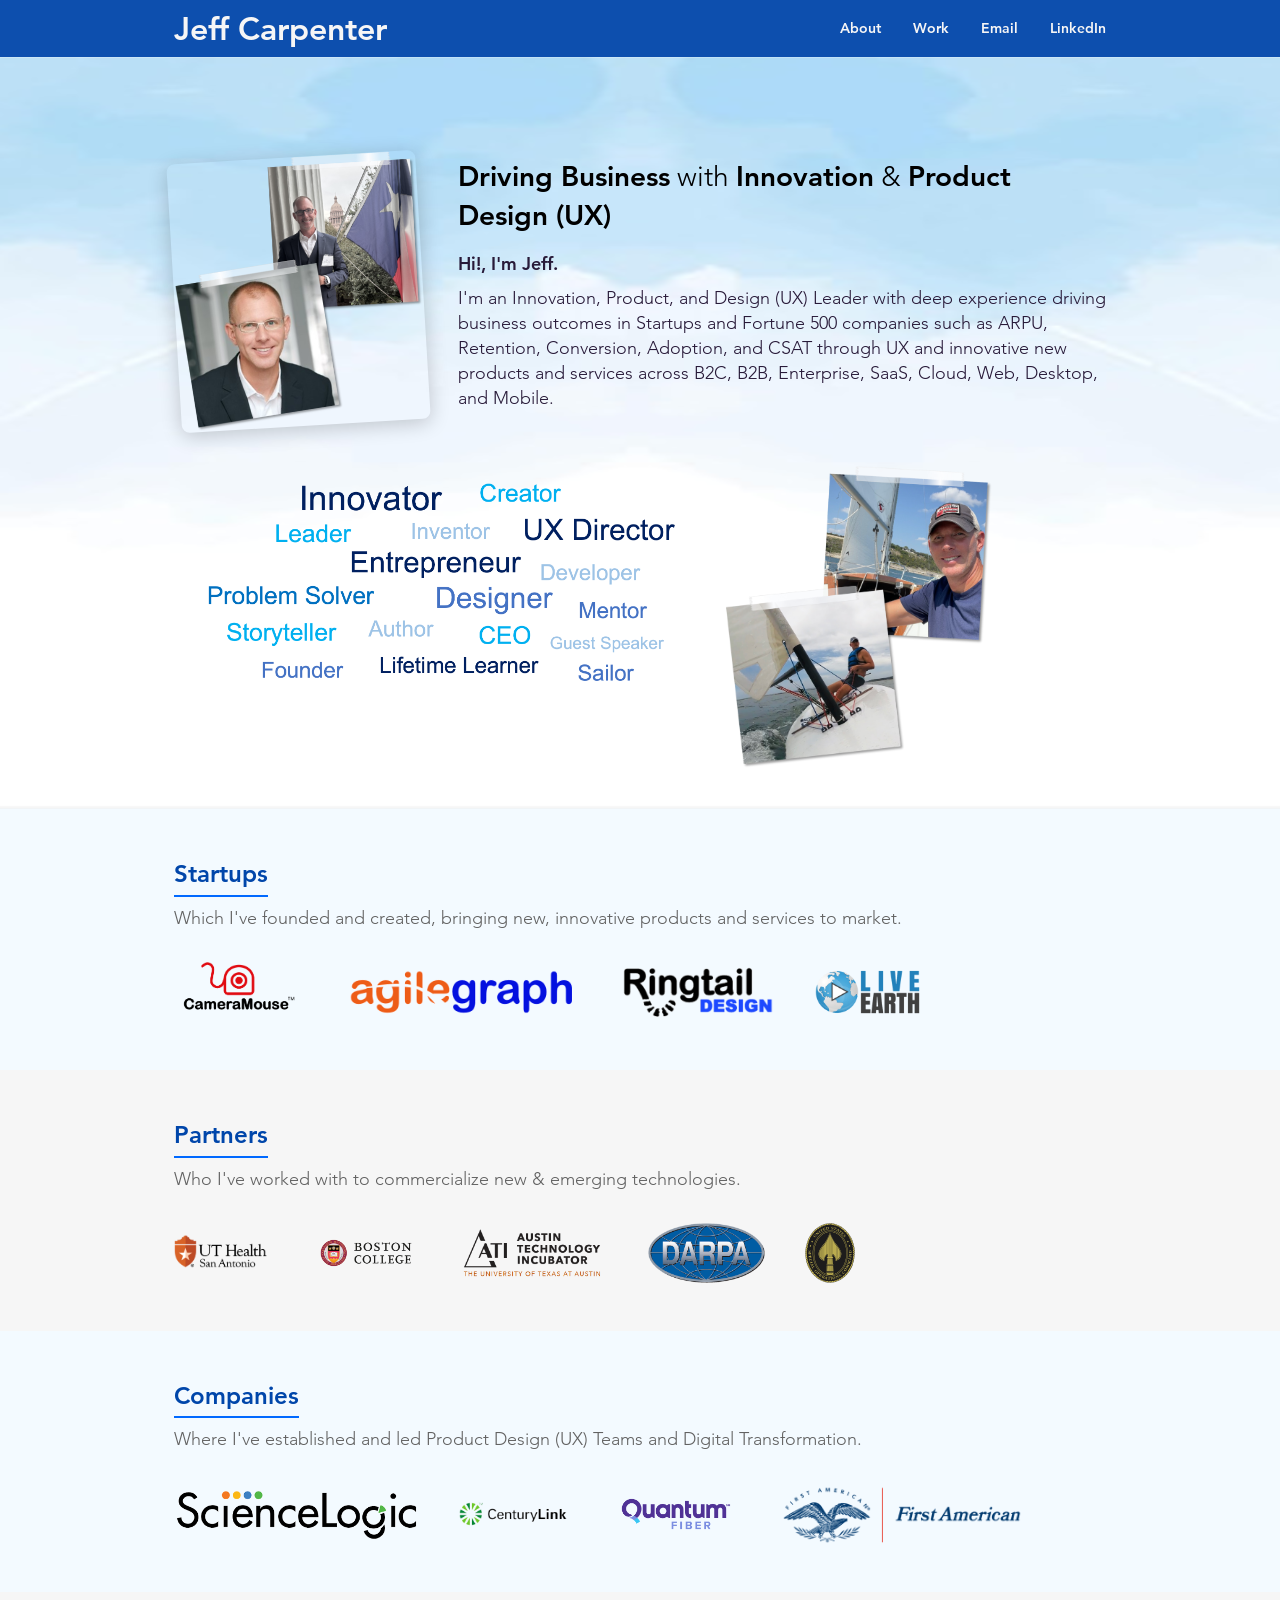
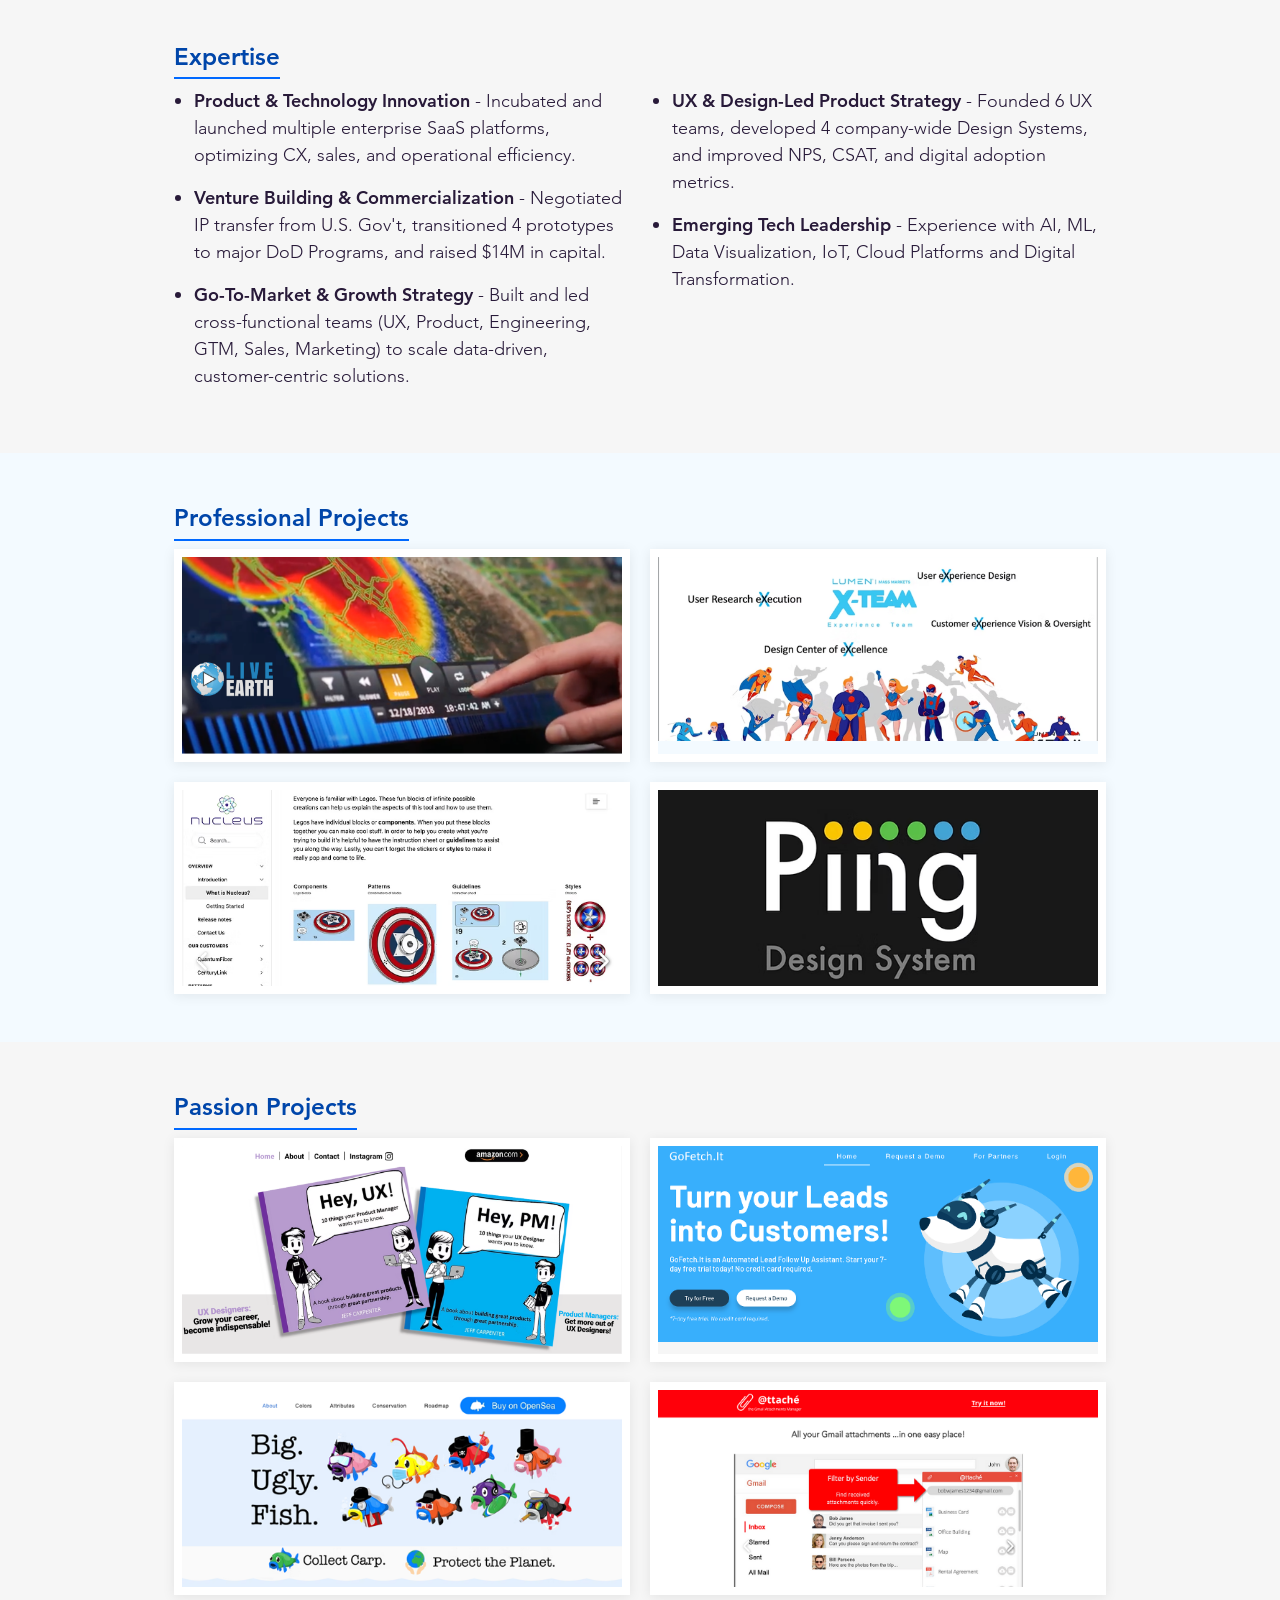
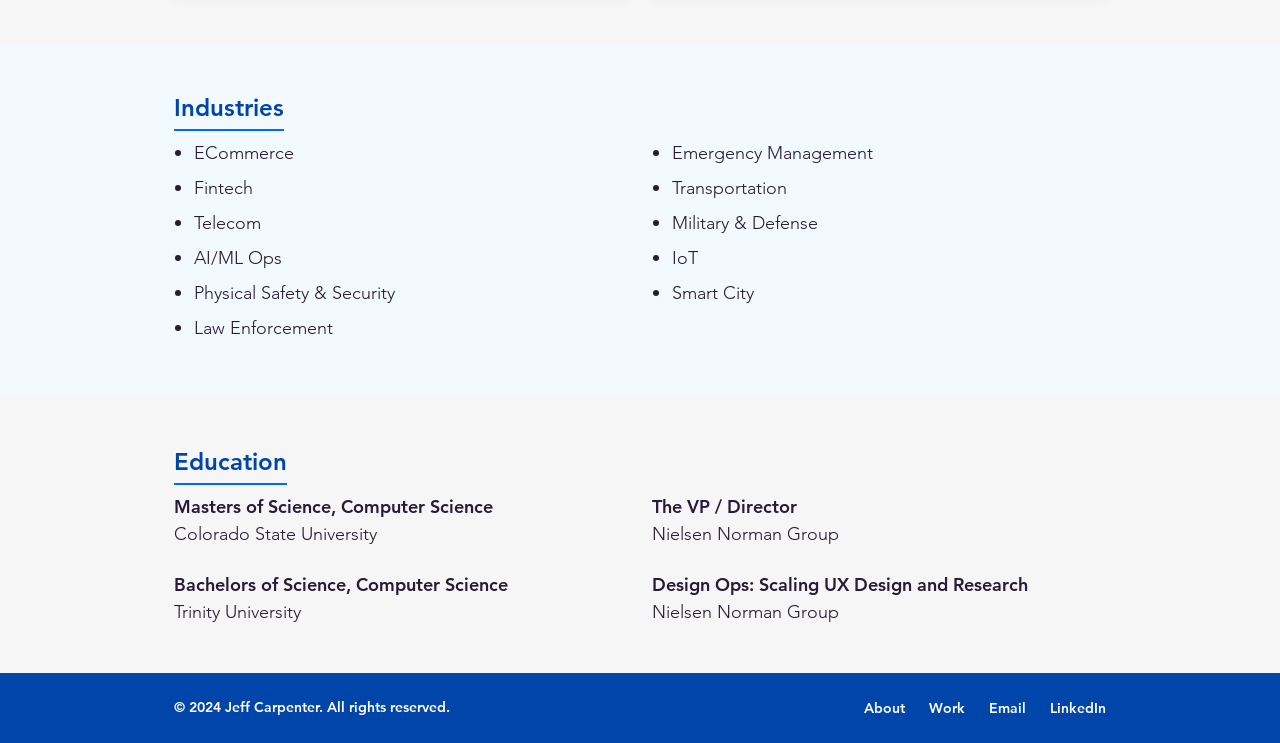
==== commit e5c96f62: "Rebuild homepage and CSS to match Wix site - Rewrite index.html with exact content from jeffscarpent" ====
--- a/index.html
+++ b/index.html
@@ -3,8 +3,8 @@
 <head>
   <meta charset="UTF-8">
   <meta name="viewport" content="width=device-width, initial-scale=1.0">
-  <title>Jeff S Carpenter - Innovation, Product & Design Leader</title>
-  <meta name="description" content="Jeff S Carpenter is an Innovation, Product, and Design (UX) Leader with 20+ years driving business outcomes in Startups and Fortune 500 companies.">
+  <title>Jeff S Carpenter</title>
+  <meta name="description" content="Driving Business with Innovation & Product Design (UX). Innovation, Product, and Design (UX) Leader with deep experience driving business outcomes in Startups and Fortune 500 companies.">
   <link rel="icon" type="image/png" href="images/favicon.png">
   <link rel="stylesheet" href="css/style.css">
 </head>
@@ -13,12 +13,12 @@
   <!-- Header -->
   <header class="site-header" id="header">
     <nav class="container nav">
-      <a href="index.html" class="nav-logo">Jeff S Carpenter</a>
+      <a href="index.html" class="nav-logo">Jeff Carpenter</a>
       <ul class="nav-links" id="navLinks">
-        <li><a href="index.html">Home</a></li>
-        <li><a href="about.html">About</a></li>
-        <li><a href="experience.html">Experience</a></li>
-        <li><a href="index.html#contact">Contact</a></li>
+        <li><a href="index.html">About</a></li>
+        <li><a href="experience.html">Work</a></li>
+        <li><a href="mailto:jeff.s.carpenter13@gmail.com">Email</a></li>
+        <li><a href="https://www.linkedin.com/in/jeffscarpenter" target="_blank" rel="noopener">LinkedIn</a></li>
       </ul>
       <button class="hamburger" id="hamburger" aria-label="Menu">
         <span></span><span></span><span></span>
@@ -27,164 +27,155 @@
   </header>
 
   <!-- Hero -->
-  <section class="hero">
-    <div class="container">
-      <p class="hero-label">Innovation &middot; Product &middot; Design</p>
-      <h1>Driving Business Outcomes Through <span>UX&nbsp;Leadership</span></h1>
-      <p class="hero-sub">For over 20 years, I've led multidisciplinary design teams in startups and Fortune 500 companies - spearheading UX vision, strategy, and execution across B2C, B2B, Enterprise, SaaS, Cloud, Web, Desktop, and Mobile.</p>
-      <div class="hero-actions">
-        <a href="experience.html" class="btn">View Experience</a>
-        <a href="about.html" class="btn btn-outline">About Me</a>
-      </div>
-    </div>
-  </section>
-
-  <!-- Impact Numbers -->
-  <section class="section section-alt">
-    <div class="container">
-      <div class="stats-grid">
-        <div class="stat">
-          <span class="stat-number">6</span>
-          <span class="stat-label">UX Teams Founded</span>
-        </div>
-        <div class="stat">
-          <span class="stat-number">4</span>
-          <span class="stat-label">Design Systems Built</span>
-        </div>
-        <div class="stat">
-          <span class="stat-number">$40M+</span>
-          <span class="stat-label">Revenue from Products Designed</span>
-        </div>
-        <div class="stat">
-          <span class="stat-number">$14M</span>
-          <span class="stat-label">Capital Raised</span>
-        </div>
+  <section class="hero" style="background-image: url('images/blue-banner.png'); background-size: cover; background-position: center;">
+    <div class="container hero-layout">
+      <div class="hero-photos">
+        <img src="images/headshot.png" alt="Jeff Carpenter headshot" class="hero-headshot">
+      </div>
+      <div class="hero-text">
+        <h1><strong>Driving Business</strong> with <strong>Innovation</strong> &amp; <strong>Product Design (UX)</strong></h1>
+        <p class="hero-greeting"><strong>Hi!, I'm Jeff.</strong></p>
+        <p>I'm an Innovation, Product, and Design (UX) Leader with deep experience driving business outcomes in Startups and Fortune 500 companies such as ARPU, Retention, Conversion, Adoption, and CSAT through UX and innovative new products and services across B2C, B2B, Enterprise, SaaS, Cloud, Web, Desktop, and Mobile.</p>
+      </div>
+      <div class="hero-extras">
+        <img src="images/wordcloud.png" alt="Word cloud of skills" class="hero-wordcloud">
+        <img src="images/sailing.png" alt="Sailing" class="hero-sailing">
+      </div>
+    </div>
+  </section>
+
+  <!-- Startups -->
+  <section class="section section-alt">
+    <div class="container">
+      <h2 class="section-heading">Startups</h2>
+      <p class="section-desc">Which I've founded and created, bringing new, innovative products and services to market.</p>
+      <div class="logo-row">
+        <img src="images/cameramouse.png" alt="CameraMouse" class="partner-logo">
+        <img src="images/agilegraph.png" alt="AgileGraph" class="partner-logo">
+        <img src="images/ringtail.png" alt="Ringtail Design" class="partner-logo">
+        <img src="images/liveearth-logo.png" alt="Live Earth" class="partner-logo">
+      </div>
+    </div>
+  </section>
+
+  <!-- Partners -->
+  <section class="section">
+    <div class="container">
+      <h2 class="section-heading">Partners</h2>
+      <p class="section-desc">Who I've worked with to commercialize new &amp; emerging technologies.</p>
+      <div class="logo-row">
+        <img src="images/uthscsa.png" alt="UT Health San Antonio" class="partner-logo">
+        <img src="images/bc.png" alt="Boston College" class="partner-logo">
+        <img src="images/ati.png" alt="Austin Technology Incubator" class="partner-logo">
+        <img src="images/darpa.png" alt="DARPA" class="partner-logo">
+        <img src="images/socom.png" alt="SOCOM" class="partner-logo">
+      </div>
+    </div>
+  </section>
+
+  <!-- Companies -->
+  <section class="section section-alt">
+    <div class="container">
+      <h2 class="section-heading">Companies</h2>
+      <p class="section-desc">Where I've established and led Product Design (UX) Teams and Digital Transformation.</p>
+      <div class="logo-row">
+        <img src="images/scilo.png" alt="ScienceLogic" class="partner-logo">
+        <img src="images/ctl.png" alt="CenturyLink" class="partner-logo">
+        <img src="images/quantumfiber.png" alt="Quantum Fiber" class="partner-logo">
+        <img src="images/fa.png" alt="First American" class="partner-logo">
       </div>
     </div>
   </section>
 
   <!-- Expertise -->
-  <section class="section" id="expertise">
-    <div class="container">
-      <h2 class="section-title">Areas of Expertise</h2>
-      <p class="section-subtitle">Building UX teams and scaling design operations across diverse industries using design-thinking methodologies and user-centered design principles.</p>
-      <div class="expertise-grid">
-        <div class="expertise-card">
-          <h3>UX Leadership</h3>
-          <p>15 years leading UX design teams, directing research teams, and driving cross-functional alignment on product roadmaps and OKRs.</p>
-        </div>
-        <div class="expertise-card">
-          <h3>Design Operations</h3>
-          <p>10 years executing design operations and strategy, building scalable processes and advancing UX maturity across organizations.</p>
-        </div>
-        <div class="expertise-card">
-          <h3>Design Systems</h3>
-          <p>5 years crafting and managing company-wide design systems that improve consistency, speed, and quality across product suites.</p>
-        </div>
-        <div class="expertise-card">
-          <h3>Product Innovation</h3>
-          <p>Incubated and launched multiple enterprise SaaS platforms, optimizing CX, sales, and operational efficiency.</p>
-        </div>
-        <div class="expertise-card">
-          <h3>Venture Building</h3>
-          <p>Founded a UX design agency, bootstrapped it to 50 people and $7M+ in annual revenue. Raised $14M in capital investment.</p>
-        </div>
-        <div class="expertise-card">
-          <h3>Emerging Technology</h3>
-          <p>Deep experience with AI, ML, data visualization, IoT, cloud platforms, and digital transformation initiatives.</p>
-        </div>
-      </div>
-    </div>
-  </section>
-
-  <!-- Highlights -->
-  <section class="section section-alt">
-    <div class="container">
-      <h2 class="section-title">Key Achievements</h2>
-      <div class="highlights">
-        <div class="highlight-card">
-          <div class="highlight-metric">15-person</div>
-          <p>Built and led a UX Design and Research team from the ground up, creating scalable processes and driving cross-functional alignment.</p>
-        </div>
-        <div class="highlight-card">
-          <div class="highlight-metric">24% CSAT improvement</div>
-          <p>Led design and research strategy for a suite of 8 web-based enterprise products, significantly improving customer satisfaction.</p>
-        </div>
-        <div class="highlight-card">
-          <div class="highlight-metric">13% faster workflows</div>
-          <p>Decreased Time on Task for core workflows through user-centered redesign and iterative usability testing.</p>
-        </div>
-        <div class="highlight-card">
-          <div class="highlight-metric">4 DoD programs</div>
-          <p>Negotiated IP transfer from U.S. Government and transitioned prototypes to major Department of Defense programs.</p>
-        </div>
-      </div>
-    </div>
-  </section>
-
-  <!-- Work / Case Studies -->
-  <section class="section" id="work">
-    <div class="container">
-      <h2 class="section-title">Selected Work</h2>
-      <p class="section-subtitle">Case studies, frameworks, and projects from across my career.</p>
-      <div class="work-grid">
-        <a href="liveearth.html" class="work-card">
-          <span class="work-type">Case Study</span>
-          <h3>Live Earth</h3>
-          <p>Real-time data visualization and mapping platform. Co-Founder, CEO &amp; CPO.</p>
-        </a>
-        <a href="nucleus.html" class="work-card">
-          <span class="work-type">Case Study</span>
-          <h3>Nucleus</h3>
-          <p>Enterprise design system unifying UX across a suite of web-based products.</p>
-        </a>
-        <a href="xteam.html" class="work-card">
-          <span class="work-type">Team Building</span>
-          <h3>X-Team</h3>
-          <p>Cross-functional experience team model for embedded design and research.</p>
-        </a>
-        <a href="doublediamond.html" class="work-card">
-          <span class="work-type">Process</span>
-          <h3>Double Diamond</h3>
-          <p>Applying the double diamond design process in enterprise environments.</p>
-        </a>
-        <a href="umux.html" class="work-card">
-          <span class="work-type">UX Measurement</span>
-          <h3>UMUX+</h3>
-          <p>Measuring and improving user experience with standardized metrics.</p>
-        </a>
-        <a href="evangalism.html" class="work-card">
-          <span class="work-type">Leadership</span>
-          <h3>UX Evangelism</h3>
-          <p>Advancing UX maturity and building organizational design culture.</p>
-        </a>
-        <a href="careerpaths.html" class="work-card">
-          <span class="work-type">Team Development</span>
-          <h3>Career Paths</h3>
-          <p>Dual-track career frameworks for UX designers and researchers.</p>
-        </a>
-        <a href="blueoctane2023w1.html" class="work-card">
-          <span class="work-type">Project</span>
-          <h3>Blue Octane</h3>
-          <p>Design-led innovation workshop format for rapid concept validation.</p>
-        </a>
-        <a href="sailing.html" class="work-card">
-          <span class="work-type">Personal</span>
-          <h3>Sailing</h3>
-          <p>Life on the water - BVI bareboat sailing and the parallels to leadership.</p>
-        </a>
-      </div>
-    </div>
-  </section>
-
-  <!-- Contact -->
-  <section class="section section-alt" id="contact">
-    <div class="container contact-section">
-      <h2 class="section-title">Get in Touch</h2>
-      <p class="section-subtitle">Interested in working together or learning more? I'd love to hear from you.</p>
-      <div class="contact-links">
-        <a href="https://www.linkedin.com/in/jeffscarpenter/" class="btn" target="_blank" rel="noopener">LinkedIn</a>
-        <a href="mailto:jeff@jeffscarpenter.com" class="btn btn-outline">Email</a>
+  <section class="section">
+    <div class="container">
+      <h2 class="section-heading">Expertise</h2>
+      <div class="expertise-columns">
+        <ul class="expertise-list">
+          <li><strong>Product &amp; Technology Innovation</strong> - Incubated and launched multiple enterprise SaaS platforms, optimizing CX, sales, and operational efficiency.</li>
+          <li><strong>Venture Building &amp; Commercialization</strong> - Negotiated IP transfer from U.S. Gov't, transitioned 4 prototypes to major DoD Programs, and raised $14M in capital.</li>
+          <li><strong>Go-To-Market &amp; Growth Strategy</strong> - Built and led cross-functional teams (UX, Product, Engineering, GTM, Sales, Marketing) to scale data-driven, customer-centric solutions.</li>
+        </ul>
+        <ul class="expertise-list">
+          <li><strong>UX &amp; Design-Led Product Strategy</strong> - Founded 6 UX teams, developed 4 company-wide Design Systems, and improved NPS, CSAT, and digital adoption metrics.</li>
+          <li><strong>Emerging Tech Leadership</strong> - Experience with AI, ML, Data Visualization, IoT, Cloud Platforms and Digital Transformation.</li>
+        </ul>
+      </div>
+    </div>
+  </section>
+
+  <!-- Professional Projects -->
+  <section class="section section-alt">
+    <div class="container">
+      <h2 class="section-heading">Professional Projects</h2>
+      <div class="project-grid">
+        <a href="https://www.youtube.com/watch?v=jxvt6-M459I" target="_blank" rel="noopener" class="project-thumb"><img src="images/le-vid.png" alt="Live Earth" loading="lazy"></a>
+        <a href="xteam.html" class="project-thumb"><img src="images/x.png" alt="X-Team" loading="lazy"></a>
+        <a href="nucleus.html" class="project-thumb"><img src="images/nucleus.png" alt="Nucleus Design System" loading="lazy"></a>
+        <a href="ping.html" class="project-thumb"><img src="images/ping.png" alt="Ping Design System" loading="lazy"></a>
+      </div>
+    </div>
+  </section>
+
+  <!-- Passion Projects -->
+  <section class="section">
+    <div class="container">
+      <h2 class="section-heading">Passion Projects</h2>
+      <div class="project-grid">
+        <a href="http://heyuxheypm.com/" target="_blank" rel="noopener" class="project-thumb"><img src="images/heyuxheypm.png" alt="Hey, UX! Hey, PM!" loading="lazy"></a>
+        <a href="https://www.gofetch.it/" target="_blank" rel="noopener" class="project-thumb"><img src="images/gfi.png" alt="GoFetch.It" loading="lazy"></a>
+        <a href="https://jeffscarpenter13.wixsite.com/biguglyfish" target="_blank" rel="noopener" class="project-thumb"><img src="images/biguglyfish.png" alt="Big Ugly Fish" loading="lazy"></a>
+        <div class="project-thumb"><img src="images/attache.png" alt="Attache" loading="lazy"></div>
+      </div>
+    </div>
+  </section>
+
+  <!-- Industries -->
+  <section class="section section-alt">
+    <div class="container">
+      <h2 class="section-heading">Industries</h2>
+      <div class="industries-columns">
+        <ul>
+          <li>ECommerce</li>
+          <li>Fintech</li>
+          <li>Telecom</li>
+          <li>AI/ML Ops</li>
+          <li>Physical Safety &amp; Security</li>
+          <li>Law Enforcement</li>
+        </ul>
+        <ul>
+          <li>Emergency Management</li>
+          <li>Transportation</li>
+          <li>Military &amp; Defense</li>
+          <li>IoT</li>
+          <li>Smart City</li>
+        </ul>
+      </div>
+    </div>
+  </section>
+
+  <!-- Education -->
+  <section class="section">
+    <div class="container">
+      <h2 class="section-heading">Education</h2>
+      <div class="education-grid">
+        <div class="edu-item">
+          <p><strong>Masters of Science, Computer Science</strong></p>
+          <p>Colorado State University</p>
+        </div>
+        <div class="edu-item">
+          <p><strong>The VP / Director</strong></p>
+          <p>Nielsen Norman Group</p>
+        </div>
+        <div class="edu-item">
+          <p><strong>Bachelors of Science, Computer Science</strong></p>
+          <p>Trinity University</p>
+        </div>
+        <div class="edu-item">
+          <p><strong>Design Ops: Scaling UX Design and Research</strong></p>
+          <p>Nielsen Norman Group</p>
+        </div>
       </div>
     </div>
   </section>
@@ -192,11 +183,12 @@
   <!-- Footer -->
   <footer class="site-footer">
     <div class="container footer-inner">
-      <p>&copy; 2025 Jeff S Carpenter. All rights reserved.</p>
+      <p>&copy; 2024 Jeff Carpenter. All rights reserved.</p>
       <ul class="footer-nav">
-        <li><a href="index.html">Home</a></li>
-        <li><a href="about.html">About</a></li>
-        <li><a href="experience.html">Experience</a></li>
+        <li><a href="index.html">About</a></li>
+        <li><a href="experience.html">Work</a></li>
+        <li><a href="mailto:jeff.s.carpenter13@gmail.com">Email</a></li>
+        <li><a href="https://www.linkedin.com/in/jeffscarpenter" target="_blank" rel="noopener">LinkedIn</a></li>
       </ul>
     </div>
   </footer>
--- a/css/style.css
+++ b/css/style.css
@@ -6,7 +6,6 @@
   font-style: normal;
   font-display: swap;
 }
-
 @font-face {
   font-family: 'Avenir';
   src: url('../fonts/avenir-heavy.woff2') format('woff2');
@@ -15,896 +14,227 @@
   font-display: swap;
 }
 
-/* === Reset & Base === */
-*, *::before, *::after { box-sizing: border-box; margin: 0; padding: 0; }
-
-:root {
-  --color-bg: #f6f6f6;
-  --color-dark: #281a39;
-  --color-accent: #0069ff;
-  --color-accent-hover: #0054cc;
-  --color-white: #ffffff;
-  --color-muted: #5a5a6e;
-  --color-light: #f0f0f5;
-  --color-border: rgba(0, 0, 0, 0.08);
-  --font-primary: 'Avenir', 'Helvetica Neue', Arial, Helvetica, sans-serif;
-  --font-display: 'Avenir', 'Helvetica Neue', Arial, Helvetica, sans-serif;
-  --radius: 12px;
-  --shadow-sm: 0 1px 3px rgba(0,0,0,0.06);
-  --shadow-md: 0 4px 20px rgba(0,0,0,0.08);
-  --shadow-lg: 0 8px 40px rgba(0,0,0,0.12);
-}
-
-html { scroll-behavior: smooth; }
-
-body {
-  font-family: var(--font-primary);
-  background: var(--color-bg);
-  color: var(--color-dark);
-  line-height: 1.6;
-  -webkit-font-smoothing: antialiased;
-}
-
-a { color: inherit; text-decoration: none; }
-img { max-width: 100%; height: auto; display: block; }
-ul { list-style: none; }
-
-.container {
-  max-width: 1080px;
-  margin: 0 auto;
-  padding: 0 24px;
-}
-
-/* === Header / Nav === */
-.site-header {
-  position: fixed;
-  top: 0;
-  left: 0;
-  right: 0;
-  z-index: 100;
-  background: rgba(246, 246, 246, 0.92);
-  backdrop-filter: blur(16px);
-  -webkit-backdrop-filter: blur(16px);
-  border-bottom: 1px solid var(--color-border);
-  transition: box-shadow 0.3s;
-}
-
-.site-header.scrolled {
-  box-shadow: var(--shadow-sm);
-}
-
-.nav {
-  display: flex;
-  align-items: center;
-  justify-content: space-between;
-  height: 64px;
-}
-
-.nav-logo {
-  font-weight: 800;
-  font-size: 1.1rem;
-  color: var(--color-dark);
-  letter-spacing: -0.02em;
-}
-
-.nav-links {
-  display: flex;
-  align-items: center;
-  gap: 32px;
-}
-
-.nav-links a {
-  font-size: 0.9rem;
-  font-weight: 500;
-  color: var(--color-muted);
-  transition: color 0.2s;
-}
-
-.nav-links a:hover,
-.nav-links a.active {
-  color: var(--color-dark);
-}
-
-.hamburger {
-  display: none;
-  background: none;
-  border: none;
-  cursor: pointer;
-  padding: 8px;
-}
-
-.hamburger span {
-  display: block;
-  width: 22px;
-  height: 2px;
-  background: var(--color-dark);
-  margin: 5px 0;
-  transition: all 0.3s;
-}
-
-.hamburger.active span:nth-child(1) { transform: rotate(45deg) translate(5px, 5px); }
-.hamburger.active span:nth-child(2) { opacity: 0; }
-.hamburger.active span:nth-child(3) { transform: rotate(-45deg) translate(5px, -5px); }
+/* === Reset === */
+*,*::before,*::after{box-sizing:border-box;margin:0;padding:0}
+:root{
+  --color-bg:#f6f6f6;
+  --color-dark:#281a39;
+  --color-accent:#0069ff;
+  --color-accent-hover:#0046aa;
+  --color-white:#fff;
+  --color-muted:#626262;
+  --color-light:#f3faff;
+  --color-border:rgba(0,0,0,.08);
+  --font:'Avenir','Helvetica Neue',Arial,Helvetica,sans-serif;
+  --radius:12px;
+}
+html{scroll-behavior:smooth}
+body{font-family:var(--font);background:var(--color-bg);color:var(--color-dark);line-height:1.4;-webkit-font-smoothing:antialiased}
+a{color:inherit;text-decoration:none}
+img{max-width:100%;height:auto;display:block}
+ul{list-style:none}
+.container{max-width:980px;margin:0 auto;padding:0 24px}
+
+/* === Header === */
+.site-header{position:sticky;top:0;z-index:100;background:rgba(0,70,170,.95);backdrop-filter:blur(16px);-webkit-backdrop-filter:blur(16px)}
+.site-header.scrolled{box-shadow:0 2px 8px rgba(0,0,0,.12)}
+.nav{display:flex;align-items:center;justify-content:space-between;height:57px}
+.nav-logo{font-weight:800;font-size:32px;color:var(--color-bg)}
+.nav-links{display:flex;align-items:center;gap:32px}
+.nav-links a{font-size:14px;font-weight:800;color:var(--color-bg);transition:opacity .2s}
+.nav-links a:hover,.nav-links a.active{opacity:.8}
+.hamburger{display:none;background:none;border:none;cursor:pointer;padding:8px}
+.hamburger span{display:block;width:22px;height:2px;background:var(--color-bg);margin:5px 0;transition:all .3s}
+.hamburger.active span:nth-child(1){transform:rotate(45deg) translate(5px,5px)}
+.hamburger.active span:nth-child(2){opacity:0}
+.hamburger.active span:nth-child(3){transform:rotate(-45deg) translate(5px,-5px)}
 
 /* === Buttons === */
-.btn {
-  display: inline-block;
-  padding: 12px 28px;
-  background: var(--color-accent);
-  color: var(--color-white);
-  border: 2px solid var(--color-accent);
-  border-radius: 8px;
-  font-family: var(--font-primary);
-  font-size: 0.9rem;
-  font-weight: 600;
-  cursor: pointer;
-  transition: background 0.2s, transform 0.2s, color 0.2s;
-  text-align: center;
-}
-
-.btn:hover {
-  background: var(--color-accent-hover);
-  border-color: var(--color-accent-hover);
-  transform: translateY(-1px);
-}
-
-.btn-outline {
-  background: transparent;
-  color: var(--color-accent);
-}
-
-.btn-outline:hover {
-  background: var(--color-accent);
-  color: var(--color-white);
-}
-
-/* === Hero === */
-.hero {
-  padding: 160px 0 100px;
-  text-align: center;
-}
-
-.hero-label {
-  font-size: 0.85rem;
-  font-weight: 600;
-  text-transform: uppercase;
-  letter-spacing: 0.12em;
-  color: var(--color-accent);
-  margin-bottom: 20px;
-}
-
-.hero h1 {
-  font-family: var(--font-display);
-  font-size: clamp(2.2rem, 5vw, 3.6rem);
-  font-weight: 800;
-  line-height: 1.15;
-  margin-bottom: 24px;
-  color: var(--color-dark);
-  max-width: 720px;
-  margin-left: auto;
-  margin-right: auto;
-}
-
-.hero h1 span {
-  color: var(--color-accent);
-}
-
-.hero-sub {
-  font-size: clamp(1rem, 1.8vw, 1.12rem);
-  color: var(--color-muted);
-  max-width: 600px;
-  margin: 0 auto 40px;
-  line-height: 1.75;
-}
-
-.hero-actions {
-  display: flex;
-  gap: 16px;
-  justify-content: center;
-  flex-wrap: wrap;
-}
+.btn{display:inline-block;padding:12px 28px;background:var(--color-accent);color:var(--color-white);border:2px solid var(--color-accent);border-radius:8px;font-family:var(--font);font-size:.9rem;font-weight:800;cursor:pointer;transition:background .2s,transform .2s;text-align:center}
+.btn:hover{background:var(--color-accent-hover);border-color:var(--color-accent-hover);transform:translateY(-1px)}
+.btn-outline{background:transparent;color:var(--color-accent)}
+.btn-outline:hover{background:var(--color-accent);color:var(--color-white)}
+
+/* === Hero (Homepage) === */
+.hero{padding:100px 0 40px;background-size:cover;background-position:center;overflow:hidden}
+.hero-layout{display:grid;grid-template-columns:260px 1fr;gap:24px;align-items:start}
+.hero-headshot{width:249px;border-radius:8px;transform:rotate(-3.4deg);box-shadow:0 4px 20px rgba(0,0,0,.2)}
+.hero-text h1{font-size:28px;font-weight:300;line-height:1.4;margin-bottom:16px;color:#000}
+.hero-text h1 strong{font-weight:800}
+.hero-greeting{font-size:18px;color:var(--color-accent-hover);font-weight:800;margin-bottom:8px}
+.hero-text p{font-size:18px;font-weight:300;color:var(--color-dark);line-height:1.4}
+.hero-extras{grid-column:1/-1;display:flex;gap:24px;align-items:flex-start;margin-top:16px}
+.hero-wordcloud{max-width:526px}
+.hero-sailing{max-width:269px}
+
+/* === Sections === */
+.section{padding:48px 0}
+.section-alt{background:var(--color-light)}
+.section-heading{font-size:24px;font-weight:800;color:var(--color-accent-hover);margin-bottom:8px;padding-bottom:4px;border-bottom:2px solid var(--color-accent);display:inline-block}
+.section-desc{font-size:18px;font-weight:300;color:var(--color-muted);margin-bottom:32px}
+
+/* === Logo Rows === */
+.logo-row{display:flex;align-items:center;gap:40px;flex-wrap:wrap}
+.partner-logo{height:60px;width:auto;object-fit:contain}
+
+/* === Expertise (Homepage) === */
+.expertise-columns{display:grid;grid-template-columns:1fr 1fr;gap:24px}
+.expertise-list{list-style:disc;padding-left:20px}
+.expertise-list li{font-size:18px;font-weight:300;color:var(--color-dark);line-height:1.5;margin-bottom:16px}
+.expertise-list li strong{font-weight:800}
+
+/* === Project Grid === */
+.project-grid{display:grid;grid-template-columns:1fr 1fr;gap:20px}
+.project-thumb{display:block;overflow:hidden;border:8px solid var(--color-white);box-shadow:0 2px 12px rgba(0,0,0,.08);transition:transform .2s,box-shadow .2s}
+.project-thumb:hover{transform:translateY(-2px);box-shadow:0 4px 20px rgba(0,0,0,.12)}
+.project-thumb img{width:100%;display:block}
+
+/* === Industries === */
+.industries-columns{display:grid;grid-template-columns:1fr 1fr;gap:24px}
+.industries-columns ul{list-style:disc;padding-left:20px}
+.industries-columns li{font-size:18px;font-weight:300;line-height:1.5;margin-bottom:8px}
+
+/* === Education === */
+.education-grid{display:grid;grid-template-columns:1fr 1fr;gap:24px}
+.edu-item p{font-size:18px;font-weight:300;line-height:1.5}
+.edu-item strong{font-weight:800}
 
 /* === Page Hero (subpages) === */
-.page-hero {
-  padding: 140px 0 48px;
-  text-align: center;
-}
-
-.page-hero h1 {
-  font-family: var(--font-display);
-  font-size: clamp(2rem, 4vw, 3rem);
-  font-weight: 800;
-  color: var(--color-dark);
-}
-
-/* === Section Shared === */
-.section {
-  padding: 80px 0;
-}
-
-.section-alt {
-  background: var(--color-light);
-}
-
-.section-title {
-  font-family: var(--font-display);
-  font-size: clamp(1.6rem, 3vw, 2.2rem);
-  font-weight: 800;
-  text-align: center;
-  margin-bottom: 16px;
-  color: var(--color-dark);
-}
-
-.section-subtitle {
-  text-align: center;
-  color: var(--color-muted);
-  font-size: 1rem;
-  max-width: 580px;
-  margin: 0 auto 48px;
-  line-height: 1.7;
-}
-
-/* === Stats Grid === */
-.stats-grid {
-  display: grid;
-  grid-template-columns: repeat(4, 1fr);
-  gap: 24px;
-  text-align: center;
-}
-
-.stat {
-  padding: 32px 16px;
-}
-
-.stat-number {
-  display: block;
-  font-size: clamp(2rem, 4vw, 2.8rem);
-  font-weight: 800;
-  color: var(--color-accent);
-  line-height: 1.2;
-  margin-bottom: 8px;
-}
-
-.stat-label {
-  font-size: 0.85rem;
-  color: var(--color-muted);
-  font-weight: 500;
-}
-
-/* === Expertise Grid === */
-.expertise-grid {
-  display: grid;
-  grid-template-columns: repeat(auto-fit, minmax(300px, 1fr));
-  gap: 24px;
-}
-
-.expertise-card {
-  background: var(--color-white);
-  border: 1px solid var(--color-border);
-  border-radius: var(--radius);
-  padding: 32px;
-  transition: transform 0.3s, box-shadow 0.3s;
-}
-
-.expertise-card:hover {
-  transform: translateY(-3px);
-  box-shadow: var(--shadow-md);
-}
-
-.expertise-card h3 {
-  font-size: 1.05rem;
-  font-weight: 800;
-  margin-bottom: 10px;
-  color: var(--color-dark);
-}
-
-.expertise-card p {
-  font-size: 0.9rem;
-  color: var(--color-muted);
-  line-height: 1.65;
-}
+.page-hero{padding:110px 0 32px;text-align:center}
+.page-hero h1{font-size:clamp(2rem,4vw,3rem);font-weight:800}
+.hero-label{font-size:.85rem;font-weight:800;text-transform:uppercase;letter-spacing:.12em;color:var(--color-accent);margin-bottom:8px}
+
+/* === Section Title (subpages) === */
+.section-title{font-size:clamp(1.6rem,3vw,2.2rem);font-weight:800;text-align:center;margin-bottom:16px}
+.section-subtitle{text-align:center;color:var(--color-muted);font-size:1rem;max-width:580px;margin:0 auto 48px;line-height:1.7}
+
+/* === Contact === */
+.contact-section{text-align:center}
+.contact-links{display:flex;gap:16px;justify-content:center;flex-wrap:wrap}
+
+/* === Case Study === */
+.case-study{max-width:760px;margin:0 auto}
+.case-meta{display:grid;grid-template-columns:repeat(auto-fit,minmax(180px,1fr));gap:24px;padding:28px 0;border-bottom:1px solid var(--color-border);margin-bottom:48px}
+.case-meta-item h4{font-size:.75rem;font-weight:800;text-transform:uppercase;letter-spacing:.08em;color:var(--color-accent);margin-bottom:6px}
+.case-meta-item p{font-size:.9rem;font-weight:500}
+.case-body h2{font-size:1.4rem;font-weight:800;margin:40px 0 16px}
+.case-body h2:first-child{margin-top:0}
+.case-body p{font-size:.95rem;color:var(--color-muted);line-height:1.75;margin-bottom:12px}
+.case-body ul{list-style:none;padding:0;margin-bottom:16px}
+.case-body li{font-size:.93rem;color:var(--color-muted);line-height:1.7;padding:8px 0 8px 20px;position:relative}
+.case-body li::before{content:'';position:absolute;left:0;top:16px;width:6px;height:6px;border-radius:50%;background:var(--color-accent)}
+.case-body strong{color:var(--color-dark);font-weight:800}
+
+/* === Impact === */
+.case-impact{display:grid;grid-template-columns:repeat(auto-fit,minmax(160px,1fr));gap:24px;margin:24px 0}
+.impact-item{text-align:center;padding:24px 16px;background:var(--color-light);border-radius:var(--radius)}
+.impact-number{display:block;font-size:1.6rem;font-weight:800;color:var(--color-accent);margin-bottom:6px}
+.impact-label{font-size:.8rem;color:var(--color-muted)}
+
+/* === Why / Diamond / Career === */
+.why-grid{display:grid;grid-template-columns:repeat(auto-fit,minmax(220px,1fr));gap:20px}
+.why-card{padding:24px;border-radius:var(--radius);background:var(--color-light);border:1px solid var(--color-border)}
+.why-card h3{font-size:1rem;font-weight:800;margin-bottom:8px;color:var(--color-accent)}
+.why-card p{font-size:.88rem;color:var(--color-muted);line-height:1.65}
+.diamond-grid{display:grid;grid-template-columns:repeat(auto-fit,minmax(240px,1fr));gap:24px;margin-top:24px}
+.diamond-phase{padding:28px;background:var(--color-white);border:1px solid var(--color-border);border-radius:var(--radius)}
+.phase-number{font-size:2rem;font-weight:800;color:var(--color-accent);opacity:.3;margin-bottom:8px;line-height:1}
+.diamond-phase h3{font-size:1.05rem;font-weight:800;margin-bottom:8px}
+.diamond-phase p{font-size:.88rem;color:var(--color-muted);line-height:1.65}
+.career-tracks{display:grid;grid-template-columns:repeat(auto-fit,minmax(280px,1fr));gap:24px;margin:24px 0}
+.career-track{padding:28px;background:var(--color-light);border-radius:var(--radius);border:1px solid var(--color-border)}
+.career-track h3{font-size:1.05rem;font-weight:800;color:var(--color-accent);margin-bottom:8px}
+.career-track>p{font-size:.88rem;color:var(--color-muted);margin-bottom:16px}
+.career-track ul{list-style:none;padding:0;counter-reset:level}
+.career-track li{font-size:.88rem;color:var(--color-muted);padding:8px 0 8px 24px;position:relative;border-bottom:1px solid var(--color-border)}
+.career-track li:last-child{border-bottom:none}
+.career-track li::before{counter-increment:level;content:counter(level);position:absolute;left:0;font-size:.75rem;font-weight:800;color:var(--color-accent);opacity:.5}
+
+/* === About === */
+.about-content{max-width:720px;margin:0 auto}
+.about-intro{margin-bottom:48px}
+.about-intro .lead{font-size:1.15rem;color:var(--color-dark);line-height:1.75;margin-bottom:16px;font-weight:500}
+.about-intro p{font-size:1rem;color:var(--color-muted);line-height:1.75;margin-bottom:12px}
+.about-block{margin-bottom:40px}
+.about-block h2{font-size:1.4rem;font-weight:800;margin-bottom:16px}
+.about-block p{font-size:.95rem;color:var(--color-muted);line-height:1.75}
+.experience-list{list-style:none;padding:0}
+.experience-list li{padding:12px 0;border-bottom:1px solid var(--color-border);font-size:.95rem;color:var(--color-muted)}
+.experience-list li:last-child{border-bottom:none}
+.experience-list strong{color:var(--color-accent);font-weight:800}
+.tags{display:flex;flex-wrap:wrap;gap:10px}
+.tag{display:inline-block;padding:8px 16px;background:var(--color-light);border-radius:100px;font-size:.82rem;font-weight:500;color:var(--color-muted);border:1px solid var(--color-border)}
+
+/* === Timeline === */
+.timeline{position:relative;max-width:720px;margin:0 auto;padding-left:40px}
+.timeline::before{content:'';position:absolute;left:8px;top:8px;bottom:8px;width:2px;background:var(--color-border)}
+.timeline-item{position:relative;margin-bottom:48px}
+.timeline-item:last-child{margin-bottom:0}
+.timeline-marker{position:absolute;left:-40px;top:6px;width:18px;height:18px;border-radius:50%;background:var(--color-accent);border:3px solid var(--color-bg);box-shadow:0 0 0 2px var(--color-accent)}
+.timeline-content h3{font-size:1.15rem;font-weight:800;margin-bottom:4px}
+.timeline-meta{font-size:.85rem;color:var(--color-accent);font-weight:500;margin-bottom:14px}
+.timeline-content ul{list-style:disc;padding-left:20px}
+.timeline-content li{font-size:.9rem;color:var(--color-muted);line-height:1.65;margin-bottom:6px}
+
+/* === Work Grid (subpages) === */
+.work-grid{display:grid;grid-template-columns:repeat(auto-fit,minmax(280px,1fr));gap:20px}
+.work-card{display:block;background:var(--color-white);border:1px solid var(--color-border);border-radius:var(--radius);padding:28px;transition:transform .3s,box-shadow .3s,border-color .3s}
+.work-card:hover{transform:translateY(-3px);box-shadow:0 4px 20px rgba(0,0,0,.08);border-color:var(--color-accent)}
+.work-type{display:inline-block;font-size:.72rem;font-weight:800;text-transform:uppercase;letter-spacing:.08em;color:var(--color-accent);margin-bottom:10px}
+.work-card h3{font-size:1.1rem;font-weight:800;margin-bottom:8px}
+.work-card p{font-size:.88rem;color:var(--color-muted);line-height:1.6}
+
+/* === Stats === */
+.stats-grid{display:grid;grid-template-columns:repeat(4,1fr);gap:24px;text-align:center}
+.stat{padding:32px 16px}
+.stat-number{display:block;font-size:clamp(2rem,4vw,2.8rem);font-weight:800;color:var(--color-accent);line-height:1.2;margin-bottom:8px}
+.stat-label{font-size:.85rem;color:var(--color-muted);font-weight:500}
+
+/* === Expertise Grid (subpages) === */
+.expertise-grid{display:grid;grid-template-columns:repeat(auto-fit,minmax(300px,1fr));gap:24px}
+.expertise-card{background:var(--color-white);border:1px solid var(--color-border);border-radius:var(--radius);padding:32px;transition:transform .3s,box-shadow .3s}
+.expertise-card:hover{transform:translateY(-3px);box-shadow:0 4px 20px rgba(0,0,0,.08)}
+.expertise-card h3{font-size:1.05rem;font-weight:800;margin-bottom:10px}
+.expertise-card p{font-size:.9rem;color:var(--color-muted);line-height:1.65}
 
 /* === Highlights === */
-.highlights {
-  display: grid;
-  grid-template-columns: repeat(auto-fit, minmax(240px, 1fr));
-  gap: 24px;
-}
-
-.highlight-card {
-  background: var(--color-white);
-  border-radius: var(--radius);
-  padding: 32px;
-  border: 1px solid var(--color-border);
-}
-
-.highlight-metric {
-  font-size: 1.3rem;
-  font-weight: 800;
-  color: var(--color-accent);
-  margin-bottom: 12px;
-}
-
-.highlight-card p {
-  font-size: 0.9rem;
-  color: var(--color-muted);
-  line-height: 1.65;
-}
-
-/* === Contact Section === */
-.contact-section {
-  text-align: center;
-}
-
-.contact-links {
-  display: flex;
-  gap: 16px;
-  justify-content: center;
-  flex-wrap: wrap;
-}
-
-/* === About Page === */
-.about-content {
-  max-width: 720px;
-  margin: 0 auto;
-}
-
-.about-intro {
-  margin-bottom: 48px;
-}
-
-.about-intro .lead {
-  font-size: 1.15rem;
-  color: var(--color-dark);
-  line-height: 1.75;
-  margin-bottom: 16px;
-  font-weight: 500;
-}
-
-.about-intro p {
-  font-size: 1rem;
-  color: var(--color-muted);
-  line-height: 1.75;
-  margin-bottom: 12px;
-}
-
-.about-block {
-  margin-bottom: 40px;
-}
-
-.about-block h2 {
-  font-family: var(--font-display);
-  font-size: 1.4rem;
-  font-weight: 800;
-  margin-bottom: 16px;
-  color: var(--color-dark);
-}
-
-.about-block p {
-  font-size: 0.95rem;
-  color: var(--color-muted);
-  line-height: 1.75;
-}
-
-.experience-list {
-  list-style: none;
-  padding: 0;
-}
-
-.experience-list li {
-  padding: 12px 0;
-  border-bottom: 1px solid var(--color-border);
-  font-size: 0.95rem;
-  color: var(--color-muted);
-}
-
-.experience-list li:last-child {
-  border-bottom: none;
-}
-
-.experience-list strong {
-  color: var(--color-accent);
-  font-weight: 800;
-}
-
-/* === Tags === */
-.tags {
-  display: flex;
-  flex-wrap: wrap;
-  gap: 10px;
-}
-
-.tag {
-  display: inline-block;
-  padding: 8px 16px;
-  background: var(--color-light);
-  border-radius: 100px;
-  font-size: 0.82rem;
-  font-weight: 500;
-  color: var(--color-muted);
-  border: 1px solid var(--color-border);
-}
-
-/* === Timeline === */
-.timeline {
-  position: relative;
-  max-width: 720px;
-  margin: 0 auto;
-  padding-left: 40px;
-}
-
-.timeline::before {
-  content: '';
-  position: absolute;
-  left: 8px;
-  top: 8px;
-  bottom: 8px;
-  width: 2px;
-  background: var(--color-border);
-}
-
-.timeline-item {
-  position: relative;
-  margin-bottom: 48px;
-}
-
-.timeline-item:last-child {
-  margin-bottom: 0;
-}
-
-.timeline-marker {
-  position: absolute;
-  left: -40px;
-  top: 6px;
-  width: 18px;
-  height: 18px;
-  border-radius: 50%;
-  background: var(--color-accent);
-  border: 3px solid var(--color-bg);
-  box-shadow: 0 0 0 2px var(--color-accent);
-}
-
-.timeline-content h3 {
-  font-size: 1.15rem;
-  font-weight: 800;
-  margin-bottom: 4px;
-  color: var(--color-dark);
-}
-
-.timeline-meta {
-  font-size: 0.85rem;
-  color: var(--color-accent);
-  font-weight: 500;
-  margin-bottom: 14px;
-}
-
-.timeline-content ul {
-  list-style: disc;
-  padding-left: 20px;
-}
-
-.timeline-content li {
-  font-size: 0.9rem;
-  color: var(--color-muted);
-  line-height: 1.65;
-  margin-bottom: 6px;
-}
-
-/* === Work Grid === */
-.work-grid {
-  display: grid;
-  grid-template-columns: repeat(auto-fit, minmax(280px, 1fr));
-  gap: 20px;
-}
-
-.work-card {
-  display: block;
-  background: var(--color-white);
-  border: 1px solid var(--color-border);
-  border-radius: var(--radius);
-  padding: 28px;
-  transition: transform 0.3s, box-shadow 0.3s, border-color 0.3s;
-}
-
-.work-card:hover {
-  transform: translateY(-3px);
-  box-shadow: var(--shadow-md);
-  border-color: var(--color-accent);
-}
-
-.work-type {
-  display: inline-block;
-  font-size: 0.72rem;
-  font-weight: 600;
-  text-transform: uppercase;
-  letter-spacing: 0.08em;
-  color: var(--color-accent);
-  margin-bottom: 10px;
-}
-
-.work-card h3 {
-  font-size: 1.1rem;
-  font-weight: 800;
-  margin-bottom: 8px;
-  color: var(--color-dark);
-}
-
-.work-card p {
-  font-size: 0.88rem;
-  color: var(--color-muted);
-  line-height: 1.6;
-}
-
-/* === Case Study Pages === */
-.case-study {
-  max-width: 760px;
-  margin: 0 auto;
-}
-
-.case-meta {
-  display: grid;
-  grid-template-columns: repeat(auto-fit, minmax(180px, 1fr));
-  gap: 24px;
-  padding: 28px 0;
-  border-bottom: 1px solid var(--color-border);
-  margin-bottom: 48px;
-}
-
-.case-meta-item h4 {
-  font-size: 0.75rem;
-  font-weight: 600;
-  text-transform: uppercase;
-  letter-spacing: 0.08em;
-  color: var(--color-accent);
-  margin-bottom: 6px;
-}
-
-.case-meta-item p {
-  font-size: 0.9rem;
-  color: var(--color-dark);
-  font-weight: 500;
-}
-
-.case-body h2 {
-  font-family: var(--font-display);
-  font-size: 1.4rem;
-  font-weight: 800;
-  margin: 40px 0 16px;
-  color: var(--color-dark);
-}
-
-.case-body h2:first-child {
-  margin-top: 0;
-}
-
-.case-body p {
-  font-size: 0.95rem;
-  color: var(--color-muted);
-  line-height: 1.75;
-  margin-bottom: 12px;
-}
-
-.case-body ul {
-  list-style: none;
-  padding: 0;
-  margin-bottom: 16px;
-}
-
-.case-body li {
-  font-size: 0.93rem;
-  color: var(--color-muted);
-  line-height: 1.7;
-  padding: 8px 0;
-  padding-left: 20px;
-  position: relative;
-}
-
-.case-body li::before {
-  content: '';
-  position: absolute;
-  left: 0;
-  top: 16px;
-  width: 6px;
-  height: 6px;
-  border-radius: 50%;
-  background: var(--color-accent);
-}
-
-.case-body strong {
-  color: var(--color-dark);
-  font-weight: 600;
-}
-
-/* === Case Impact === */
-.case-impact {
-  display: grid;
-  grid-template-columns: repeat(auto-fit, minmax(160px, 1fr));
-  gap: 24px;
-  margin: 24px 0;
-}
-
-.impact-item {
-  text-align: center;
-  padding: 24px 16px;
-  background: var(--color-light);
-  border-radius: var(--radius);
-}
-
-.impact-number {
-  display: block;
-  font-size: 1.6rem;
-  font-weight: 800;
-  color: var(--color-accent);
-  margin-bottom: 6px;
-}
-
-.impact-label {
-  font-size: 0.8rem;
-  color: var(--color-muted);
-}
-
-/* === Why Grid (reused on case studies) === */
-.why-grid {
-  display: grid;
-  grid-template-columns: repeat(auto-fit, minmax(220px, 1fr));
-  gap: 20px;
-}
-
-.why-card {
-  padding: 24px;
-  border-radius: var(--radius);
-  background: var(--color-light);
-  border: 1px solid var(--color-border);
-}
-
-.why-card h3 {
-  font-size: 1rem;
-  font-weight: 800;
-  margin-bottom: 8px;
-  color: var(--color-accent);
-}
-
-.why-card p {
-  font-size: 0.88rem;
-  color: var(--color-muted);
-  line-height: 1.65;
-}
-
-/* === Diamond Phases === */
-.diamond-grid {
-  display: grid;
-  grid-template-columns: repeat(auto-fit, minmax(240px, 1fr));
-  gap: 24px;
-  margin-top: 24px;
-}
-
-.diamond-phase {
-  padding: 28px;
-  background: var(--color-white);
-  border: 1px solid var(--color-border);
-  border-radius: var(--radius);
-}
-
-.phase-number {
-  font-size: 2rem;
-  font-weight: 800;
-  color: var(--color-accent);
-  opacity: 0.3;
-  margin-bottom: 8px;
-  line-height: 1;
-}
-
-.diamond-phase h3 {
-  font-size: 1.05rem;
-  font-weight: 800;
-  margin-bottom: 8px;
-  color: var(--color-dark);
-}
-
-.diamond-phase p {
-  font-size: 0.88rem;
-  color: var(--color-muted);
-  line-height: 1.65;
-}
-
-/* === Career Tracks === */
-.career-tracks {
-  display: grid;
-  grid-template-columns: repeat(auto-fit, minmax(280px, 1fr));
-  gap: 24px;
-  margin: 24px 0;
-}
-
-.career-track {
-  padding: 28px;
-  background: var(--color-light);
-  border-radius: var(--radius);
-  border: 1px solid var(--color-border);
-}
-
-.career-track h3 {
-  font-size: 1.05rem;
-  font-weight: 800;
-  color: var(--color-accent);
-  margin-bottom: 8px;
-}
-
-.career-track > p {
-  font-size: 0.88rem;
-  color: var(--color-muted);
-  margin-bottom: 16px;
-}
-
-.career-track ul {
-  list-style: none;
-  padding: 0;
-  counter-reset: level;
-}
-
-.career-track li {
-  font-size: 0.88rem;
-  color: var(--color-muted);
-  padding: 8px 0;
-  padding-left: 24px;
-  position: relative;
-  border-bottom: 1px solid var(--color-border);
-}
-
-.career-track li:last-child {
-  border-bottom: none;
-}
-
-.career-track li::before {
-  counter-increment: level;
-  content: counter(level);
-  position: absolute;
-  left: 0;
-  font-size: 0.75rem;
-  font-weight: 800;
-  color: var(--color-accent);
-  opacity: 0.5;
-}
+.highlights{display:grid;grid-template-columns:repeat(auto-fit,minmax(240px,1fr));gap:24px}
+.highlight-card{background:var(--color-white);border-radius:var(--radius);padding:32px;border:1px solid var(--color-border)}
+.highlight-metric{font-size:1.3rem;font-weight:800;color:var(--color-accent);margin-bottom:12px}
+.highlight-card p{font-size:.9rem;color:var(--color-muted);line-height:1.65}
 
 /* === Footer === */
-.site-footer {
-  background: var(--color-dark);
-  color: rgba(255, 255, 255, 0.6);
-  padding: 32px 0;
-}
-
-.footer-inner {
-  display: flex;
-  justify-content: space-between;
-  align-items: center;
-  flex-wrap: wrap;
-  gap: 16px;
-}
-
-.footer-inner p {
-  font-size: 0.82rem;
-}
-
-.footer-nav {
-  display: flex;
-  gap: 24px;
-}
-
-.footer-nav a {
-  font-size: 0.82rem;
-  color: rgba(255, 255, 255, 0.6);
-  transition: color 0.2s;
-}
-
-.footer-nav a:hover {
-  color: var(--color-white);
-}
+.site-footer{background:var(--color-accent-hover);color:rgba(255,255,255,.8);padding:24px 0}
+.footer-inner{display:flex;justify-content:space-between;align-items:center;flex-wrap:wrap;gap:16px}
+.footer-inner p{font-size:14px;font-weight:800;color:var(--color-white)}
+.footer-nav{display:flex;gap:24px}
+.footer-nav a{font-size:14px;font-weight:800;color:var(--color-white);transition:opacity .2s}
+.footer-nav a:hover{opacity:.8}
 
 /* === Mobile === */
-@media (max-width: 768px) {
-  .nav-links {
-    position: fixed;
-    top: 64px;
-    left: 0;
-    right: 0;
-    background: var(--color-bg);
-    flex-direction: column;
-    padding: 24px;
-    gap: 20px;
-    transform: translateY(-120%);
-    transition: transform 0.3s;
-    box-shadow: var(--shadow-md);
-    z-index: 99;
-  }
-
-  .nav-links.open {
-    transform: translateY(0);
-  }
-
-  .hamburger {
-    display: block;
-  }
-
-  .hero {
-    padding: 120px 0 64px;
-  }
-
-  .page-hero {
-    padding: 110px 0 32px;
-  }
-
-  .section {
-    padding: 56px 0;
-  }
-
-  .stats-grid {
-    grid-template-columns: repeat(2, 1fr);
-    gap: 16px;
-  }
-
-  .stat {
-    padding: 24px 12px;
-  }
-
-  .expertise-grid {
-    grid-template-columns: 1fr;
-  }
-
-  .highlights {
-    grid-template-columns: 1fr;
-  }
-
-  .work-grid {
-    grid-template-columns: 1fr;
-  }
-
-  .case-meta {
-    grid-template-columns: 1fr;
-  }
-
-  .diamond-grid {
-    grid-template-columns: 1fr;
-  }
-
-  .career-tracks {
-    grid-template-columns: 1fr;
-  }
-
-  .footer-inner {
-    flex-direction: column;
-    text-align: center;
-  }
-
-  .timeline {
-    padding-left: 32px;
-  }
-
-  .timeline-marker {
-    left: -32px;
-    width: 14px;
-    height: 14px;
-  }
-
-  .timeline::before {
-    left: 6px;
-  }
-}
-
-@media (max-width: 480px) {
-  .stats-grid {
-    grid-template-columns: 1fr;
-  }
-
-  .hero h1 {
-    font-size: 1.8rem;
-  }
-
-  .hero-actions {
-    flex-direction: column;
-    align-items: center;
-  }
-
-  .btn {
-    width: 100%;
-    max-width: 280px;
-  }
-}
+@media(max-width:768px){
+  .nav-links{position:fixed;top:57px;left:0;right:0;background:rgba(0,70,170,.98);flex-direction:column;padding:24px;gap:20px;transform:translateY(-120%);transition:transform .3s;box-shadow:0 4px 20px rgba(0,0,0,.12);z-index:99}
+  .nav-links.open{transform:translateY(0)}
+  .hamburger{display:block}
+  .hero{padding:80px 0 32px}
+  .hero-layout{grid-template-columns:1fr;text-align:center}
+  .hero-headshot{width:180px;margin:0 auto}
+  .hero-extras{flex-direction:column;align-items:center}
+  .hero-wordcloud{max-width:100%}
+  .hero-sailing{max-width:200px}
+  .page-hero{padding:80px 0 24px}
+  .section{padding:36px 0}
+  .expertise-columns,.industries-columns,.education-grid,.project-grid{grid-template-columns:1fr}
+  .logo-row{justify-content:center}
+  .stats-grid{grid-template-columns:repeat(2,1fr)}
+  .expertise-grid,.highlights,.work-grid,.case-meta,.diamond-grid,.career-tracks{grid-template-columns:1fr}
+  .footer-inner{flex-direction:column;text-align:center}
+  .timeline{padding-left:32px}
+  .timeline-marker{left:-32px;width:14px;height:14px}
+  .timeline::before{left:6px}
+}
+@media(max-width:480px){
+  .stats-grid{grid-template-columns:1fr}
+  .hero-text h1{font-size:22px}
+  .btn{width:100%;max-width:280px}
+}
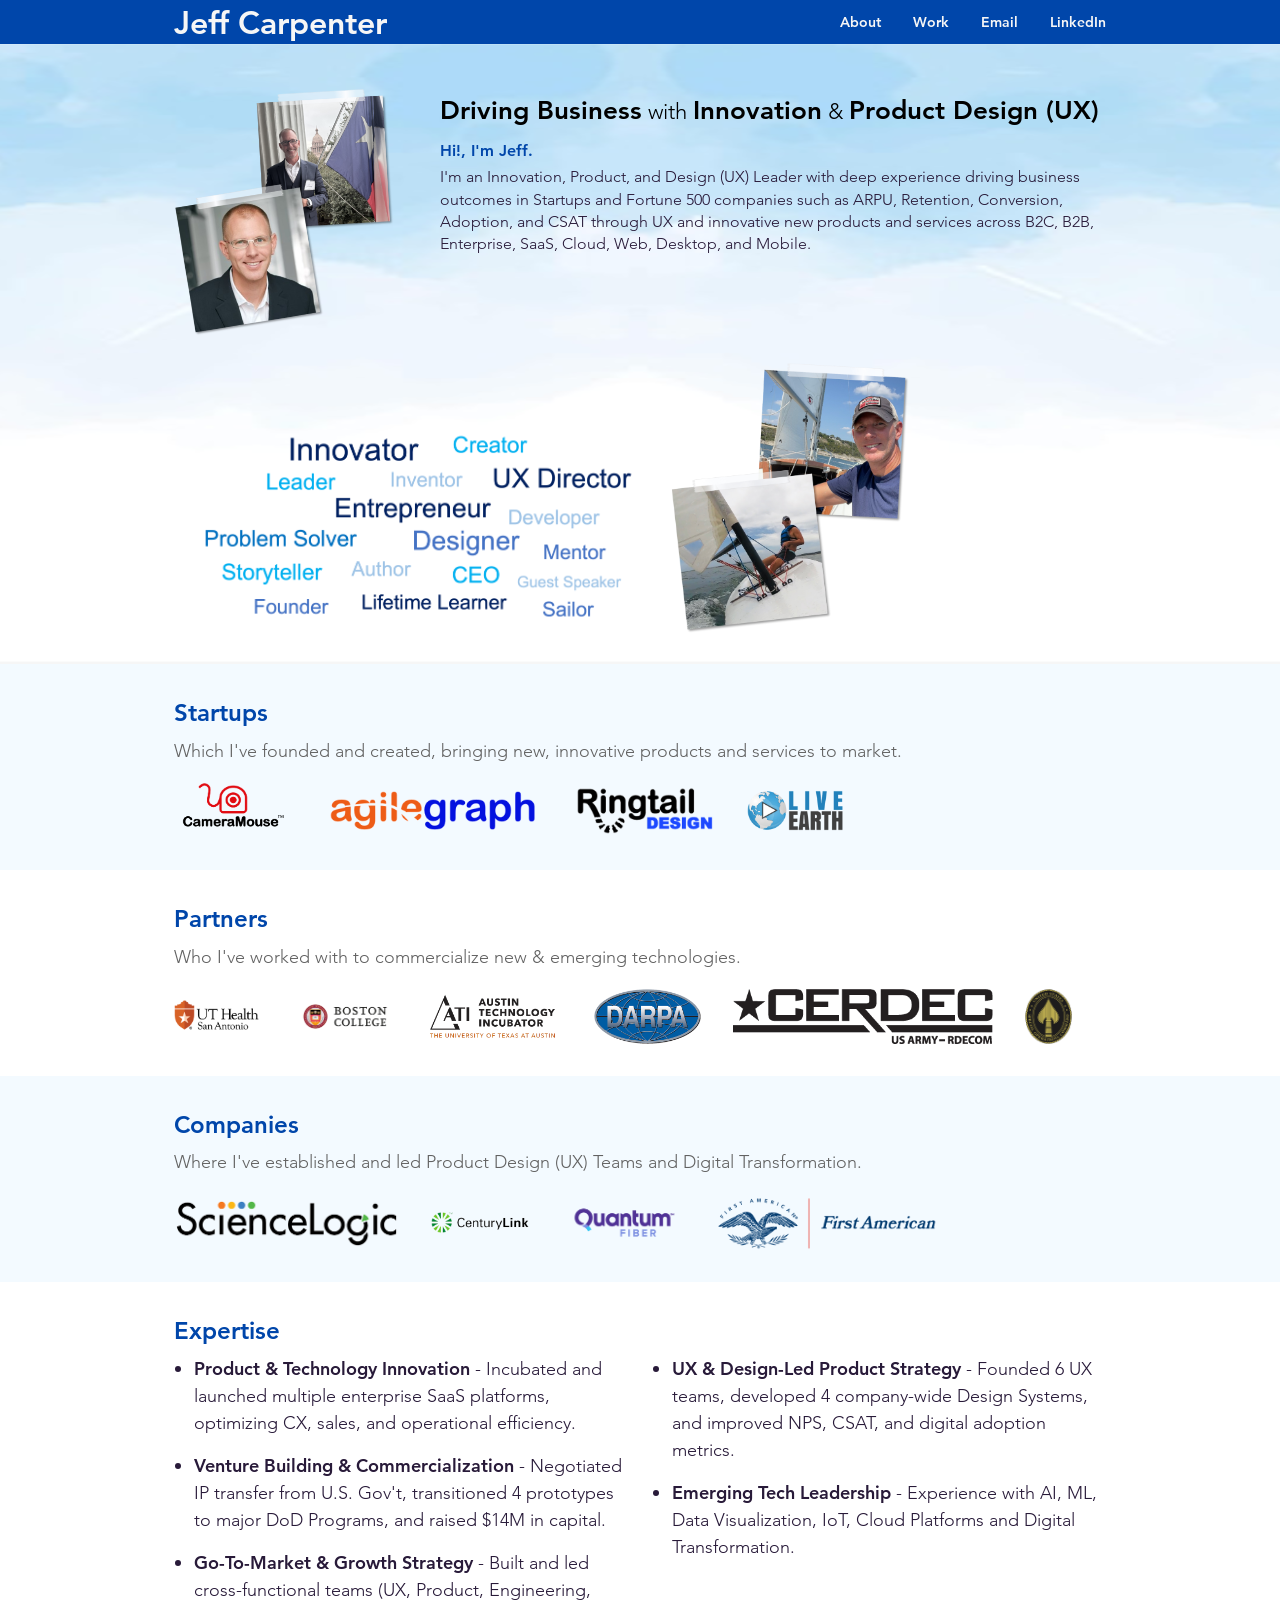
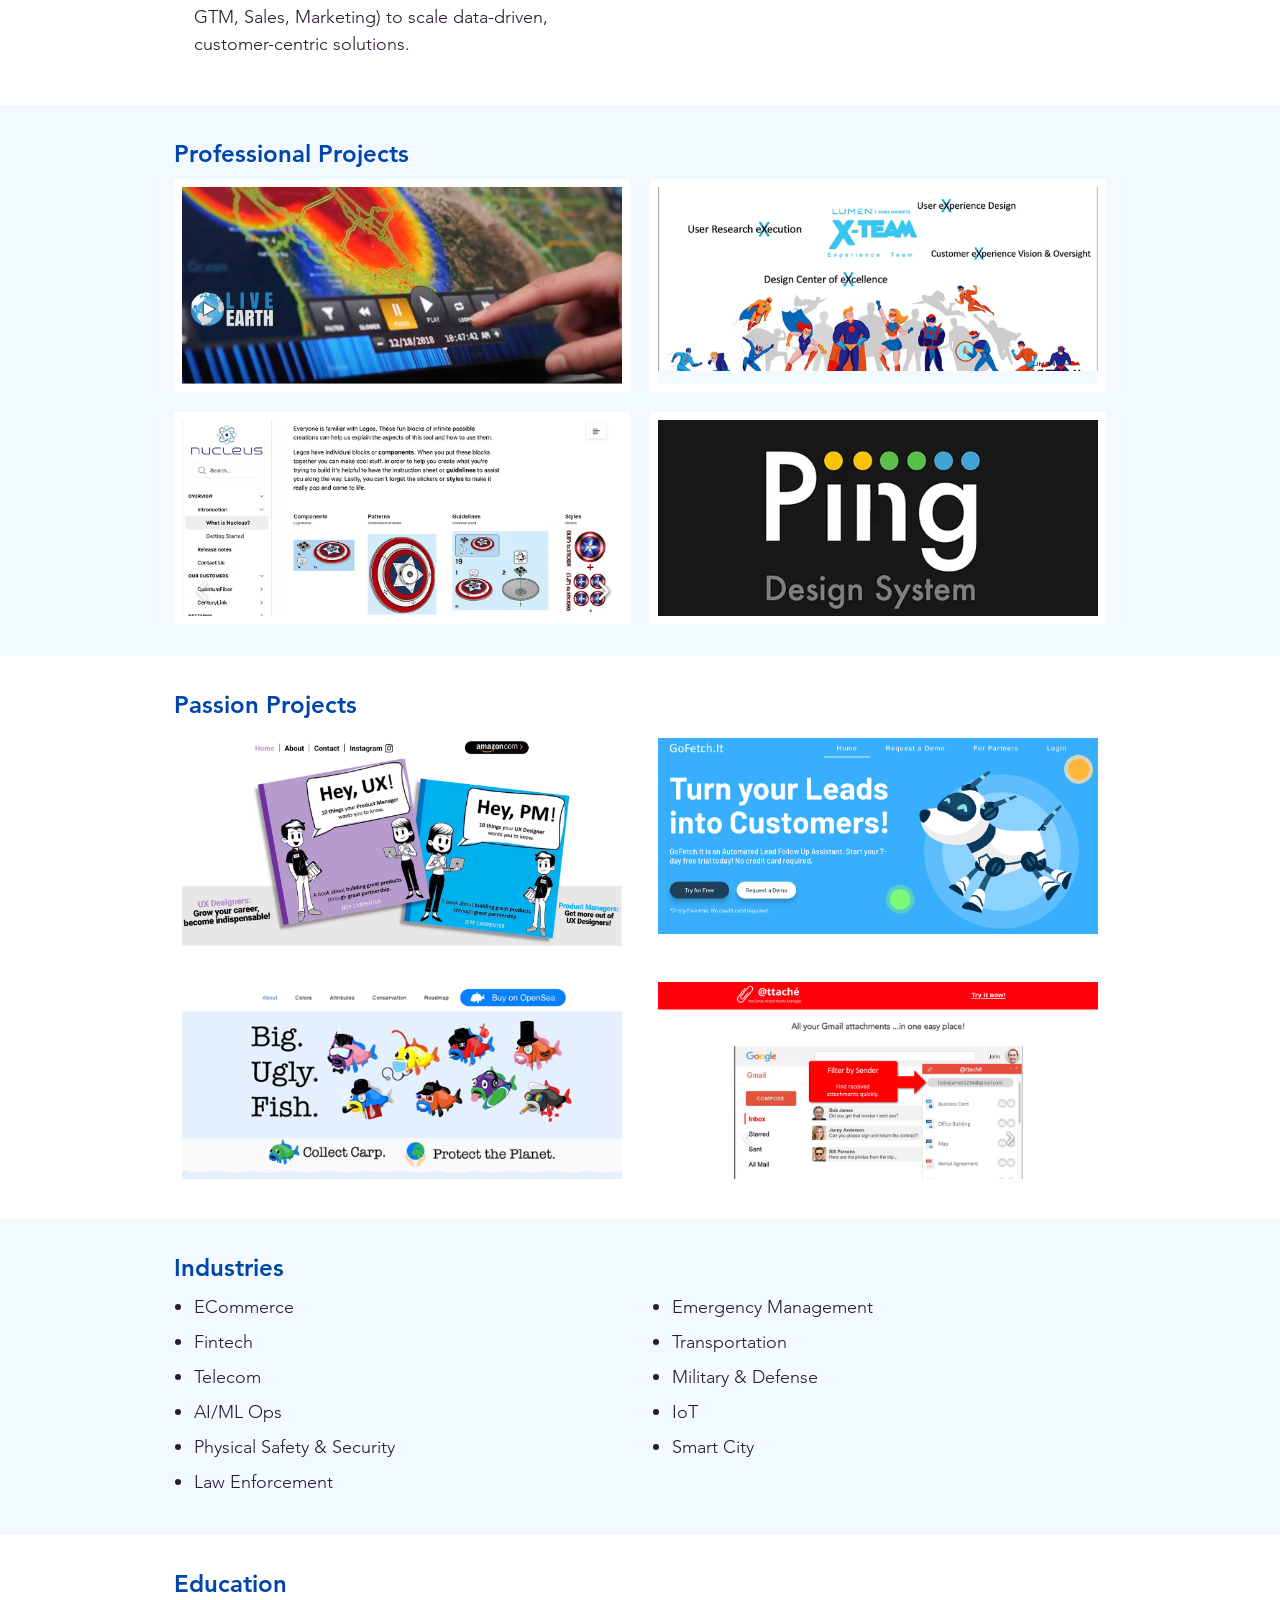
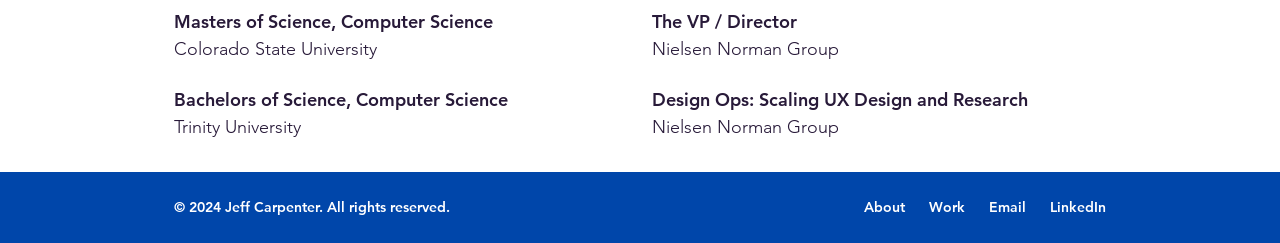
==== commit 32024589: "Fix visual differences vs Wix original - Shrink partner logos from max-height 80px to height 55px - " ====
--- a/index.html
+++ b/index.html
@@ -68,6 +68,7 @@
         <img src="images/bc.png" alt="Boston College" class="partner-logo">
         <img src="images/ati.png" alt="Austin Technology Incubator" class="partner-logo">
         <img src="images/darpa.png" alt="DARPA" class="partner-logo">
+        <img src="images/cerdec.png" alt="CERDEC" class="partner-logo">
         <img src="images/socom.png" alt="SOCOM" class="partner-logo">
       </div>
     </div>
--- a/css/style.css
+++ b/css/style.css
@@ -24,8 +24,10 @@
   --color-white:#fff;
   --color-muted:#626262;
   --color-light:#f3faff;
+  --color-section-white:#ffffff;
   --color-border:rgba(0,0,0,.08);
   --font:'Avenir','Helvetica Neue',Arial,Helvetica,sans-serif;
+  --font-light:'Avenir','Helvetica Neue',Arial,Helvetica,sans-serif;
   --radius:12px;
 }
 html{scroll-behavior:smooth}
@@ -36,12 +38,12 @@
 .container{max-width:980px;margin:0 auto;padding:0 24px}
 
 /* === Header === */
-.site-header{position:sticky;top:0;z-index:100;background:rgba(0,70,170,.95);backdrop-filter:blur(16px);-webkit-backdrop-filter:blur(16px)}
+.site-header{position:sticky;top:0;z-index:100;background:rgb(0,70,170)}
 .site-header.scrolled{box-shadow:0 2px 8px rgba(0,0,0,.12)}
-.nav{display:flex;align-items:center;justify-content:space-between;height:57px}
-.nav-logo{font-weight:800;font-size:32px;color:var(--color-bg)}
+.nav{display:flex;align-items:center;justify-content:space-between;height:44px}
+.nav-logo{font-weight:700;font-size:32px;color:var(--color-bg)}
 .nav-links{display:flex;align-items:center;gap:32px}
-.nav-links a{font-size:14px;font-weight:800;color:var(--color-bg);transition:opacity .2s}
+.nav-links a{font-size:14px;font-weight:700;color:var(--color-bg);transition:opacity .2s}
 .nav-links a:hover,.nav-links a.active{opacity:.8}
 .hamburger{display:none;background:none;border:none;cursor:pointer;padding:8px}
 .hamburger span{display:block;width:22px;height:2px;background:var(--color-bg);margin:5px 0;transition:all .3s}
@@ -56,26 +58,27 @@
 .btn-outline:hover{background:var(--color-accent);color:var(--color-white)}
 
 /* === Hero (Homepage) === */
-.hero{padding:100px 0 40px;background-size:cover;background-position:center;overflow:hidden}
-.hero-layout{display:grid;grid-template-columns:260px 1fr;gap:24px;align-items:start}
-.hero-headshot{width:249px;border-radius:8px;transform:rotate(-3.4deg);box-shadow:0 4px 20px rgba(0,0,0,.2)}
-.hero-text h1{font-size:28px;font-weight:300;line-height:1.4;margin-bottom:16px;color:#000}
-.hero-text h1 strong{font-weight:800}
-.hero-greeting{font-size:18px;color:var(--color-accent-hover);font-weight:800;margin-bottom:8px}
-.hero-text p{font-size:18px;font-weight:300;color:var(--color-dark);line-height:1.4}
-.hero-extras{grid-column:1/-1;display:flex;gap:24px;align-items:flex-start;margin-top:16px}
-.hero-wordcloud{max-width:526px}
-.hero-sailing{max-width:269px}
+.hero{padding:50px 0 30px;background-size:cover;background-position:center;overflow:hidden}
+.hero-layout{display:grid;grid-template-columns:250px 1fr;gap:16px;align-items:start}
+.hero-headshot{width:220px;height:auto;object-fit:cover;border-radius:0;transform:rotate(-3.4deg)}
+.hero-text h1{font-size:22px;font-weight:normal;line-height:1.3;margin-bottom:12px;color:#000}
+.hero-text h1 strong{font-weight:bold;font-size:26px}
+.hero-greeting{font-size:18px;color:rgb(0,70,170);font-weight:bold;margin-bottom:4px}
+.hero-greeting strong{color:rgb(0,70,170);font-weight:bold}
+.hero-text p{font-size:16px;font-weight:normal;color:var(--color-dark);line-height:1.4}
+.hero-extras{grid-column:1/-1;display:flex;gap:16px;align-items:flex-end;margin-top:16px}
+.hero-wordcloud{width:480px;max-width:55%;height:auto;object-fit:contain}
+.hero-sailing{width:240px;max-width:28%;height:auto;object-fit:cover}
 
 /* === Sections === */
-.section{padding:48px 0}
+.section{padding:32px 0;background:var(--color-section-white)}
 .section-alt{background:var(--color-light)}
-.section-heading{font-size:24px;font-weight:800;color:var(--color-accent-hover);margin-bottom:8px;padding-bottom:4px;border-bottom:2px solid var(--color-accent);display:inline-block}
-.section-desc{font-size:18px;font-weight:300;color:var(--color-muted);margin-bottom:32px}
+.section-heading{font-size:24px;font-weight:bold;color:rgb(0,70,170);margin-bottom:8px;display:block}
+.section-desc{font-size:18px;font-weight:normal;color:var(--color-muted);margin-bottom:20px}
 
 /* === Logo Rows === */
-.logo-row{display:flex;align-items:center;gap:40px;flex-wrap:wrap}
-.partner-logo{height:60px;width:auto;object-fit:contain}
+.logo-row{display:flex;align-items:center;gap:32px;flex-wrap:wrap}
+.partner-logo{height:55px;width:auto;object-fit:contain}
 
 /* === Expertise (Homepage) === */
 .expertise-columns{display:grid;grid-template-columns:1fr 1fr;gap:24px}
@@ -85,8 +88,8 @@
 
 /* === Project Grid === */
 .project-grid{display:grid;grid-template-columns:1fr 1fr;gap:20px}
-.project-thumb{display:block;overflow:hidden;border:8px solid var(--color-white);box-shadow:0 2px 12px rgba(0,0,0,.08);transition:transform .2s,box-shadow .2s}
-.project-thumb:hover{transform:translateY(-2px);box-shadow:0 4px 20px rgba(0,0,0,.12)}
+.project-thumb{display:block;overflow:hidden;border:8px solid var(--color-white);transition:opacity .2s}
+.project-thumb:hover{opacity:.9}
 .project-thumb img{width:100%;display:block}
 
 /* === Industries === */
@@ -213,7 +216,7 @@
 
 /* === Mobile === */
 @media(max-width:768px){
-  .nav-links{position:fixed;top:57px;left:0;right:0;background:rgba(0,70,170,.98);flex-direction:column;padding:24px;gap:20px;transform:translateY(-120%);transition:transform .3s;box-shadow:0 4px 20px rgba(0,0,0,.12);z-index:99}
+  .nav-links{position:fixed;top:44px;left:0;right:0;background:rgba(0,70,170,.98);flex-direction:column;padding:24px;gap:20px;transform:translateY(-120%);transition:transform .3s;box-shadow:0 4px 20px rgba(0,0,0,.12);z-index:99}
   .nav-links.open{transform:translateY(0)}
   .hamburger{display:block}
   .hero{padding:80px 0 32px}
